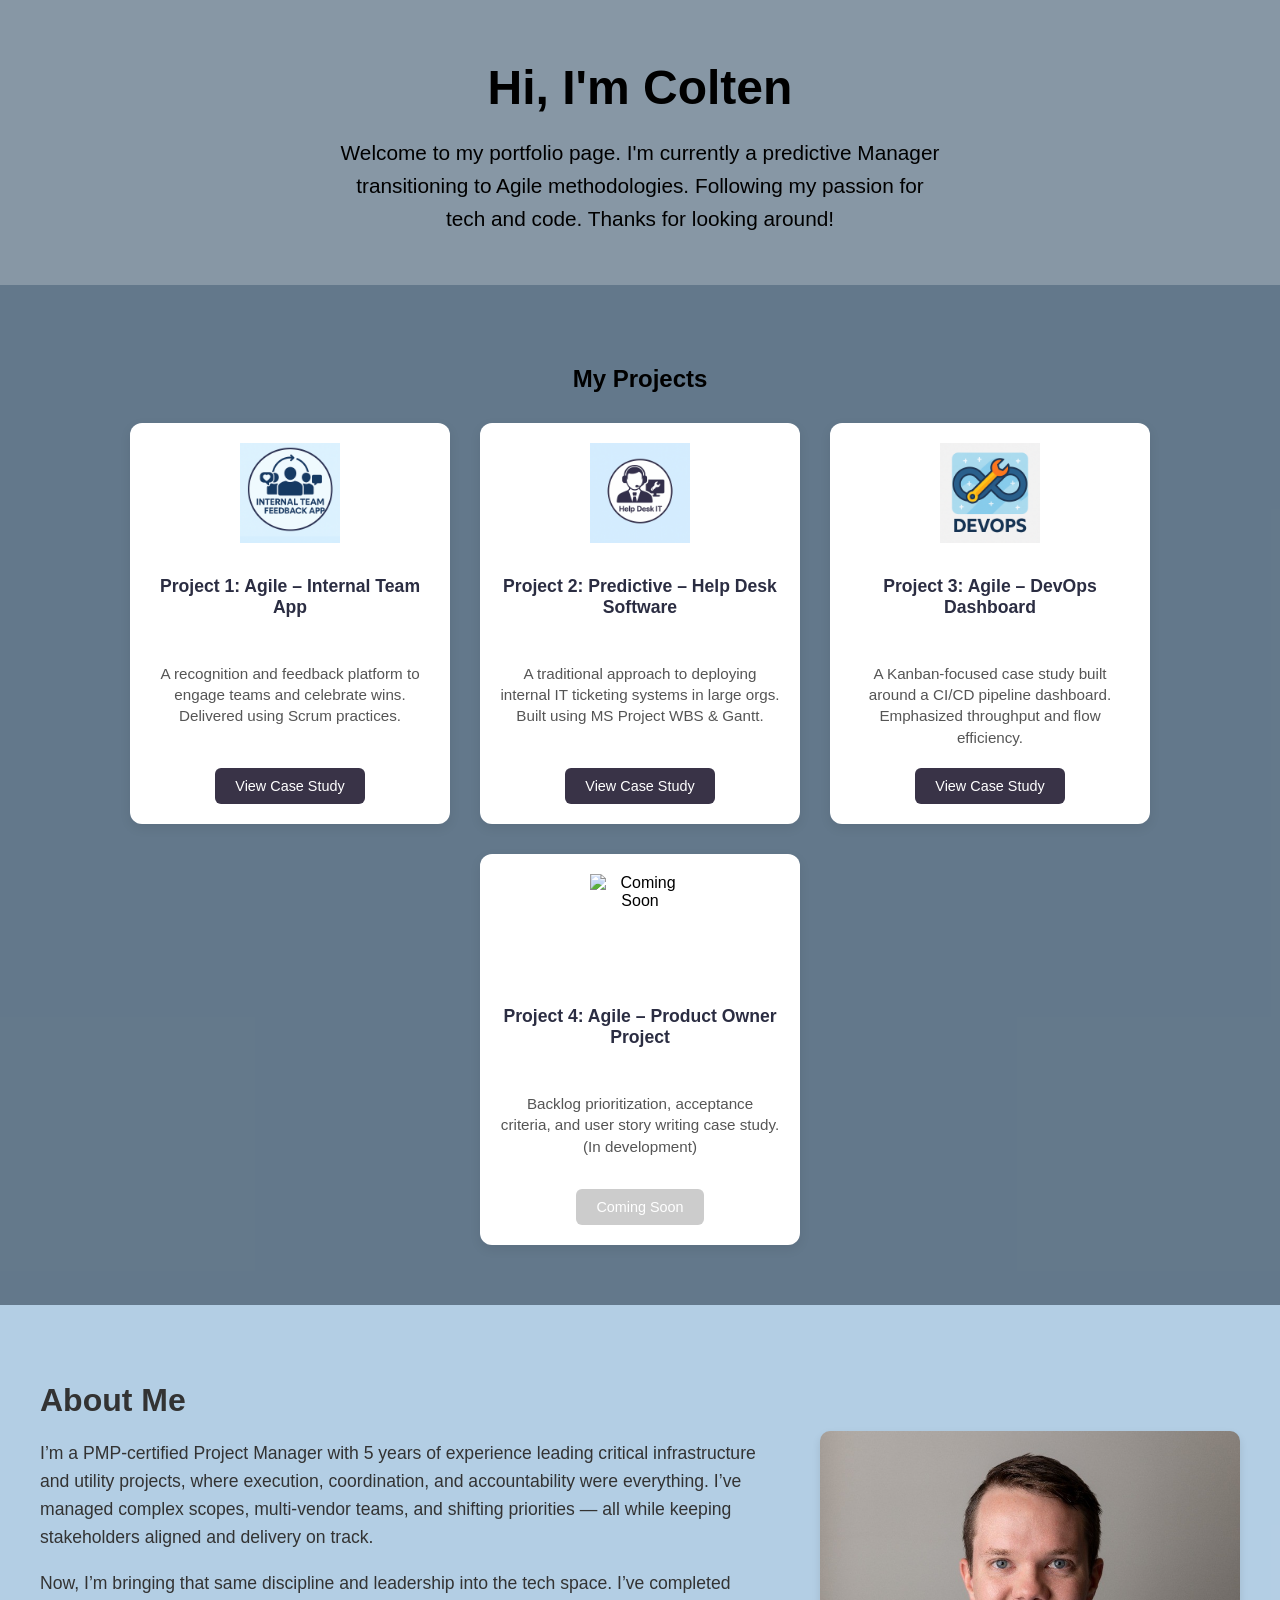
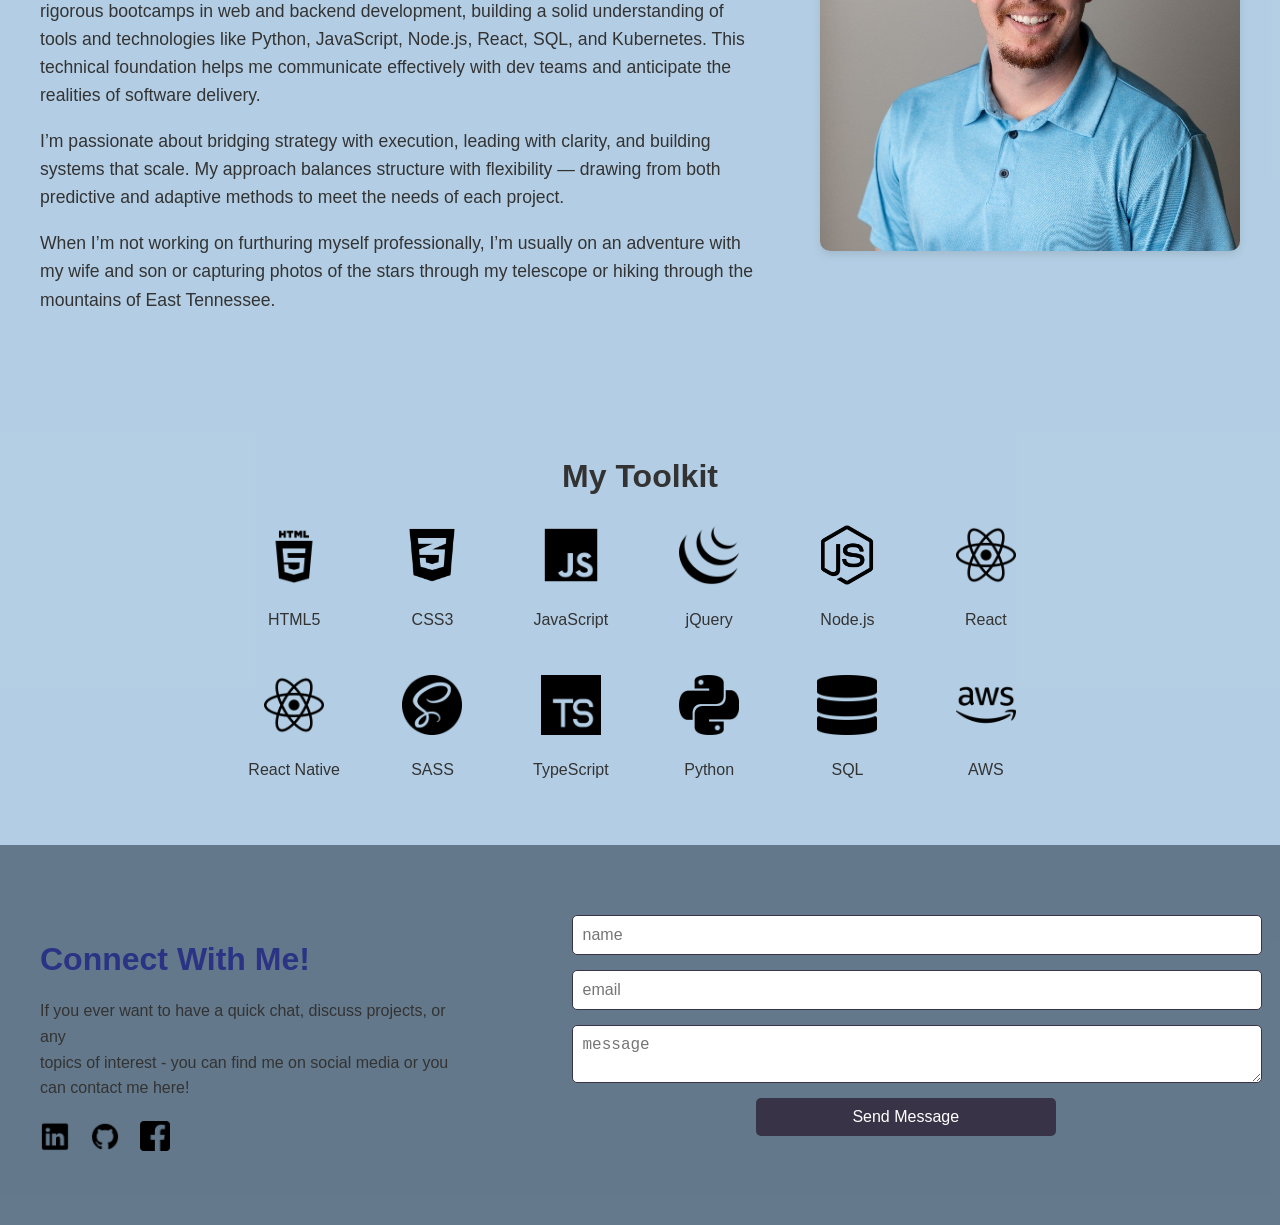
==== index.html @ c7f56e7a "CSS styling" ====
<!DOCTYPE html>
<html lang="en">
<head>
    <meta charset="UTF-8">
    <meta name="viewport" content="width=device-width, initial-scale=1.0">
    <link rel="stylesheet" href="style.css">
    <title>Portfolio</title>
</head>
<body>
    <header>
        <section class="hero">
            <div class="hero-content">
              <h1>Hi, I'm Colten</h1>
              <p>
                Welcome to my portfolio page. I'm currently a predictive Manager transitioning to Agile methodologies. Following my passion for tech and code. Thanks for looking around! 
              </p>
            </div>
          </section>
    </header>
    <main>
        <section id="projects" class="projects-section">
            <h2>My Projects</h2>
            <div class="project-grid">            
              
              <div class="project-card">
                <img src="static/project1.png" alt="Internal Team Feedback App" />
                <h3 class="project-title">Project 1: Agile – Internal Team App</h3>
                <p class="project-description">A recognition and feedback platform to engage teams and celebrate wins. Delivered using Scrum practices.</p>
                <a href="/projects/project1.html" class="btn project-button">View Case Study</a>
              </div>
          
              <div class="project-card">
                <img src="static/project2.png" alt="Help Desk Software" />
                <h3 class="project-title">Project 2: Predictive – Help Desk Software</h3>
                <p class="project-description">A traditional approach to deploying internal IT ticketing systems in large orgs. Built using MS Project WBS & Gantt.</p>
                <a href="/projects/project2.html" class="btn project-button">View Case Study</a>
              </div>
          
              <div class="project-card">
                <img src="static/project3.png" alt="DevOps Dashboard" />
                <h3 class="project-title">Project 3: Agile – DevOps Dashboard</h3>
                <p class="project-description">A Kanban-focused case study built around a CI/CD pipeline dashboard. Emphasized throughput and flow efficiency.</p>
                <a href="/projects/project3.html" class="btn project-button">View Case Study</a>
              </div>
          
              <div class="project-card">
                <img src="static/placeholder.png" alt="Coming Soon" />
                <h3 class="project-title">Project 4: Agile – Product Owner Project</h3>
                <p class="project-description">Backlog prioritization, acceptance criteria, and user story writing case study. (In development)</p>
                <span class="btn disabled project-button">Coming Soon</span>
              </div>

            </div>
          </section>                 
        <section id="about-me">
            <div class="about-container">
                <div class="about-text">
                    <h2>About Me</h2>
                    <p>
                      I’m a PMP-certified Project Manager with 5 years of experience leading critical infrastructure and utility projects, where execution, coordination, and accountability were everything. I’ve managed complex scopes, multi-vendor teams, and shifting priorities — all while keeping stakeholders aligned and delivery on track.
                    </p>
                    <p>
                      Now, I’m bringing that same discipline and leadership into the tech space. I’ve completed rigorous bootcamps in web and backend development, building a solid understanding of tools and technologies like Python, JavaScript, Node.js, React, SQL, and Kubernetes. This technical foundation helps me communicate effectively with dev teams and anticipate the realities of software delivery.
                    </p>
                    <p>
                      I’m passionate about bridging strategy with execution, leading with clarity, and building systems that scale. My approach balances structure with flexibility — drawing from both predictive and adaptive methods to meet the needs of each project.
                    </p>
                    <p>
                      When I’m not working on furthuring myself professionally, I’m usually on an adventure with my wife and son or capturing photos of the stars through my telescope or hiking through the mountains of East Tennessee.
                    </p>
                </div>
                <div class="about-photo">
                    <img src="static/me.jpeg" alt="Photo of Me">
                </div>
            </div>
        </section>
        <section id="my-toolkit">
            <h2>My Toolkit</h2>
            <div class="skills-grid">
                <div class="skill">
                    <img src="static/html5.png" alt="HTML5">
                    <p>HTML5</p>
                </div>
                <div class="skill">
                    <img src="static/css3.png" alt="CSS3">
                    <p>CSS3</p>
                </div>
                <div class="skill">
                    <img src="static/javascript.png" alt="JavaScript">
                    <p>JavaScript</p>
                </div>
                <div class="skill">
                    <img src="static/jquery.png" alt="jQuery">
                    <p>jQuery</p>
                </div>
                <div class="skill">
                    <img src="static/nodejs.png" alt="Node.js">
                    <p>Node.js</p>
                </div>
                <div class="skill">
                    <img src="static/react.png" alt="React">
                    <p>React</p>
                </div>
                <div class="skill">
                    <img src="static/react.png" alt="React Native">
                    <p>React Native</p>
                </div>
                <div class="skill">
                    <img src="static/sass.png" alt="SASS">
                    <p>SASS</p>
                </div>
                <div class="skill">
                    <img src="static/typescript.png" alt="TypeScript">
                    <p>TypeScript</p>
                </div>
                <div class="skill">
                    <img src="static/python.png" alt="Python">
                    <p>Python</p>
                </div>
                <div class="skill">
                    <img src="static/sql.webp" alt="SQL">
                    <p>SQL</p>
                </div>
                <div class="skill">
                    <img src="static/aws.png" alt="AWS">
                    <p>AWS</p>
                </div>
            </div>
        </section>
        <section id="contact-me">
            <div class="contact-container">
                <!-- Contact Info and Social Icons on the Left -->
                <div class="contact-info">
                    <h2>Connect With Me!</h2>
                    <p>If you ever want to have a quick chat, discuss projects, or any <br>topics of interest - 
                    you can find me on social media or you can contact me here!</p>
                    <div class="social-icons">
                        <a href="https://www.linkedin.com/in/colten-bayles001/" target="_blank">
                            <img src="static/linkedin.png" alt="LinkedIn">
                        </a>
                        <a href="https://github.com/davittio-l" target="_blank">
                            <img src="static/github.png" alt="GitHub">
                        </a>
                        <a href="https://www.facebook.com/colten.bayles/" target="_blank">
                            <img src="static/facebook.png" alt="Facebook">
                        </a>
                    </div>
                </div>
                <!-- Form on the Right -->
                <div class="contact-form">
                    <form id="contact-form" method="POST" action="http://localhost:3000/send-message">
                        <input type="text" name="name" placeholder="name" required>
                        <input type="email" name="email" placeholder="email" required>
                        <textarea name="message" placeholder="message" required></textarea>
                        <button type="submit">Send Message</button>
                    </form>
                </div>
            </div>
        </section>
        
        
    </main>
<script src="script.js"></script>
</body>
</html>
---- style.css ----
body {
  background-color: rgba(85, 108, 128, 0.7);
  font-family: "Franklin Gothic Medium", "Arial Narrow", Arial, sans-serif;
  margin: 0;
  padding: 0;
  display: flex;
  flex-direction: column;
  align-items: center;
}

.hero {
  display: flex;
  justify-content: center;
  align-items: center;
  min-height: 20vh;
  text-align: center;
  padding: 20px 20px;
}

.hero-content {
  max-width: 600px;
}

.hero h1 {
  font-size: 3rem;
  margin-bottom: 20px;
  color: #000000;
}

.hero p {
  font-size: 1.3rem;
  color: #000000;
  margin-bottom: 30px;
  line-height: 1.6;
}

.cta-button {
  display: inline-block;
  padding: 12px 24px;
  background-color: #3949ab;
  color: white;
  border-radius: 8px;
  font-weight: bold;
  text-decoration: none;
  transition: background-color 0.3s ease;
}

.cta-button:hover {
  background-color: #2e3d89;
}

.projects-section {
  padding: 60px 20px;
  text-align: center;
  background-color: rgba(85, 108, 128, 0.7);
}

.project-grid {
  display: flex;
  flex-wrap: wrap;
  justify-content: center;
  gap: 30px;
  margin-top: 30px;
}

.project-card {
  background: white;
  border-radius: 12px;
  padding: 20px;
  width: 280px;
  box-shadow: 0 4px 12px rgba(0, 0, 0, 0.08);
  transition: transform 0.3s ease;
  display: flex;
  flex-direction: column;
  align-items: center;
}

.project-card:hover {
  transform: translateY(-5px);
}

.project-card img {
  width: 100px;
  height: 100px;
  object-fit: contain;
  margin-bottom: 15px;
}

.project-title {
  min-height: 3.5em;
  margin-bottom: 10px;
}

.project-description {
  min-height: 5em;
  margin-bottom: 20px;
}

.project-button {
  margin-top: auto;
}

.project-card h3 {
  font-size: 1.1rem;
  margin-bottom: 10px;
  color: #2b2d42;
}

.project-card p {
  font-size: 0.95rem;
  color: #555;
  margin-bottom: 20px;
  line-height: 1.4;
}

.btn {
  padding: 10px 20px;
  background-color: #393347;
  color: white;
  text-decoration: none;
  border-radius: 6px;
  font-size: 0.9rem;
  transition: background-color 0.3s ease;
}

.btn:hover {
  background-color: #282338;
}

.btn.disabled {
  background-color: #ccc;
  cursor: not-allowed;
}

#about-me {
  padding: 50px 20px;
  background-color: rgba(199, 229, 255, 0.7);
}

.about-container {
  display: flex;
  align-items: center;
  justify-content: space-between;
  max-width: 1200px;
  margin: 0 auto;
}

.about-text {
  max-width: 60%;
}

.about-text h2 {
  font-size: 2rem;
  margin-bottom: 20px;
  color: #333;
}

.about-text p {
  font-size: 1.1rem;
  line-height: 1.6;
  color: #333;
}

.about-photo {
  max-width: 35%;
  padding-left: 20px;
}

.about-photo img {
  width: 100%;
  border-radius: 10px;
  box-shadow: 0 4px 8px rgba(0, 0, 0, 0.1);
}

#my-toolkit {
  padding: 50px 20px;
  text-align: center;
  background-color: rgba(199, 229, 255, 0.7);
}

#my-toolkit h2 {
  font-size: 2rem;
  color: #333;
  margin-bottom: 30px;
}

.skills-grid {
  display: grid;
  grid-template-columns: repeat(auto-fit, minmax(100px, 1fr));
  gap: 30px;
  max-width: 800px;
  margin: 0 auto;
}

.skill {
  display: flex;
  flex-direction: column;
  align-items: center;
  justify-content: center;
}

.skill img {
  width: 60px;
  height: 60px;
  margin-bottom: 10px;
}

.skill p {
  font-size: 1rem;
  color: #333;
}

#contact-me {
  padding: 50px 20px;
  background-color: rgba(85, 108, 128, 0.7);
  color: #333;
  display: flex;
  justify-content: center;
  align-items: center;
  height: auto;
}

.contact-container {
  display: flex;
  /* flex-direction: column; */
  justify-content: space-between;
  align-items: flex-start;
  max-width: 1200px;
  width: 100%;
  margin: 0 auto;
  padding: 20px;
  gap: 40px;
}

.contact-info {
  flex: 1;
  /* max-width: 50%; */
  padding-right: 40px;
  /* margin-bottom: 20px; */
}

.contact-info h2 {
  font-size: 2rem;
  color: #2a3384;
  margin-bottom: 20px;
}

.contact-info p {
  font-size: 1rem;
  line-height: 1.6;
  margin-bottom: 20px;
}

.social-icons {
  display: flex;
  gap: 20px;
  /* justify-content: center; */
  /* margin-bottom: 20px; */
}

.social-icons img {
  /* display: flex;
  gap: 15px; */
  width: 30px;
  height: 30px;
  transition: transform 0.3s ease;
}

.social-icons img:hover {
  transform: scale(1.1);
}

.contact-form {
  flex-grow: 1;
  /* max-width: 40%; */
  margin-left: 20px;
}

.contact-form form {
  display: flex;
  flex-direction: column;
  gap: 15px;
}

.contact-form input,
.contact-form textarea {
  width: 100%;
  padding: 10px;
  border: 1px solid #393347;
  border-radius: 5px;
  font-size: 1rem;
}

.contact-form button {
  padding: 10px 15px;
  background-color: #393347;
  color: rgb(255, 255, 255);
  border: none;
  border-radius: 5px;
  font-size: 1rem;
  cursor: pointer;
  transition: background-color 0.3s ease;
  text-align: center;
  width: 100%;
  max-width: 300px;
  margin: 0 auto;
}

.contact-form button:hover {
  background-color: #29275b;
}

/* Mobile Styles */
@media screen and (max-width: 768px) {
  body {
    padding: 10px;
    display: block;
  }

  header .intro {
    margin-top: 20px;
  }

  .about-contrainer {
    flex-direction: column;
    align-items: center;
  }

  .about-text,
  .about-photo {
    max-width: 100%;
    text-align: center;
    padding: 0;
  }

  .project-grid {
    grid-template-columns: 1fr;
  }

  .contact-container {
    flex-direction: column;
    align-items: center;
  }

  .contact-form {
    margin-left: center;
    margin-bottom: 20px;
  }

  .skills-grid {
    grid-template-columns: repeat(2, 1fr);
  }

  .social-icons {
    justify-content: center;
    gap: 10px;
  }

  .contact-form input,
  .contact-form textarea {
    font-size: 1rem;
    padding: 10px;
  }

  .contact-form button {
    font-size: 1rem;
    padding: 10px;
    width: 100%;
    max-width: 100%;
  }
}

/* For smaller phones... */
@media screen and (max-width: 480px) {
  .skills-grid {
    grid-template-columns: 1fr;
  }

  .contact-container {
    padding: 0 10px;
  }

  .about-photo img {
    width: 80%;
  }
}
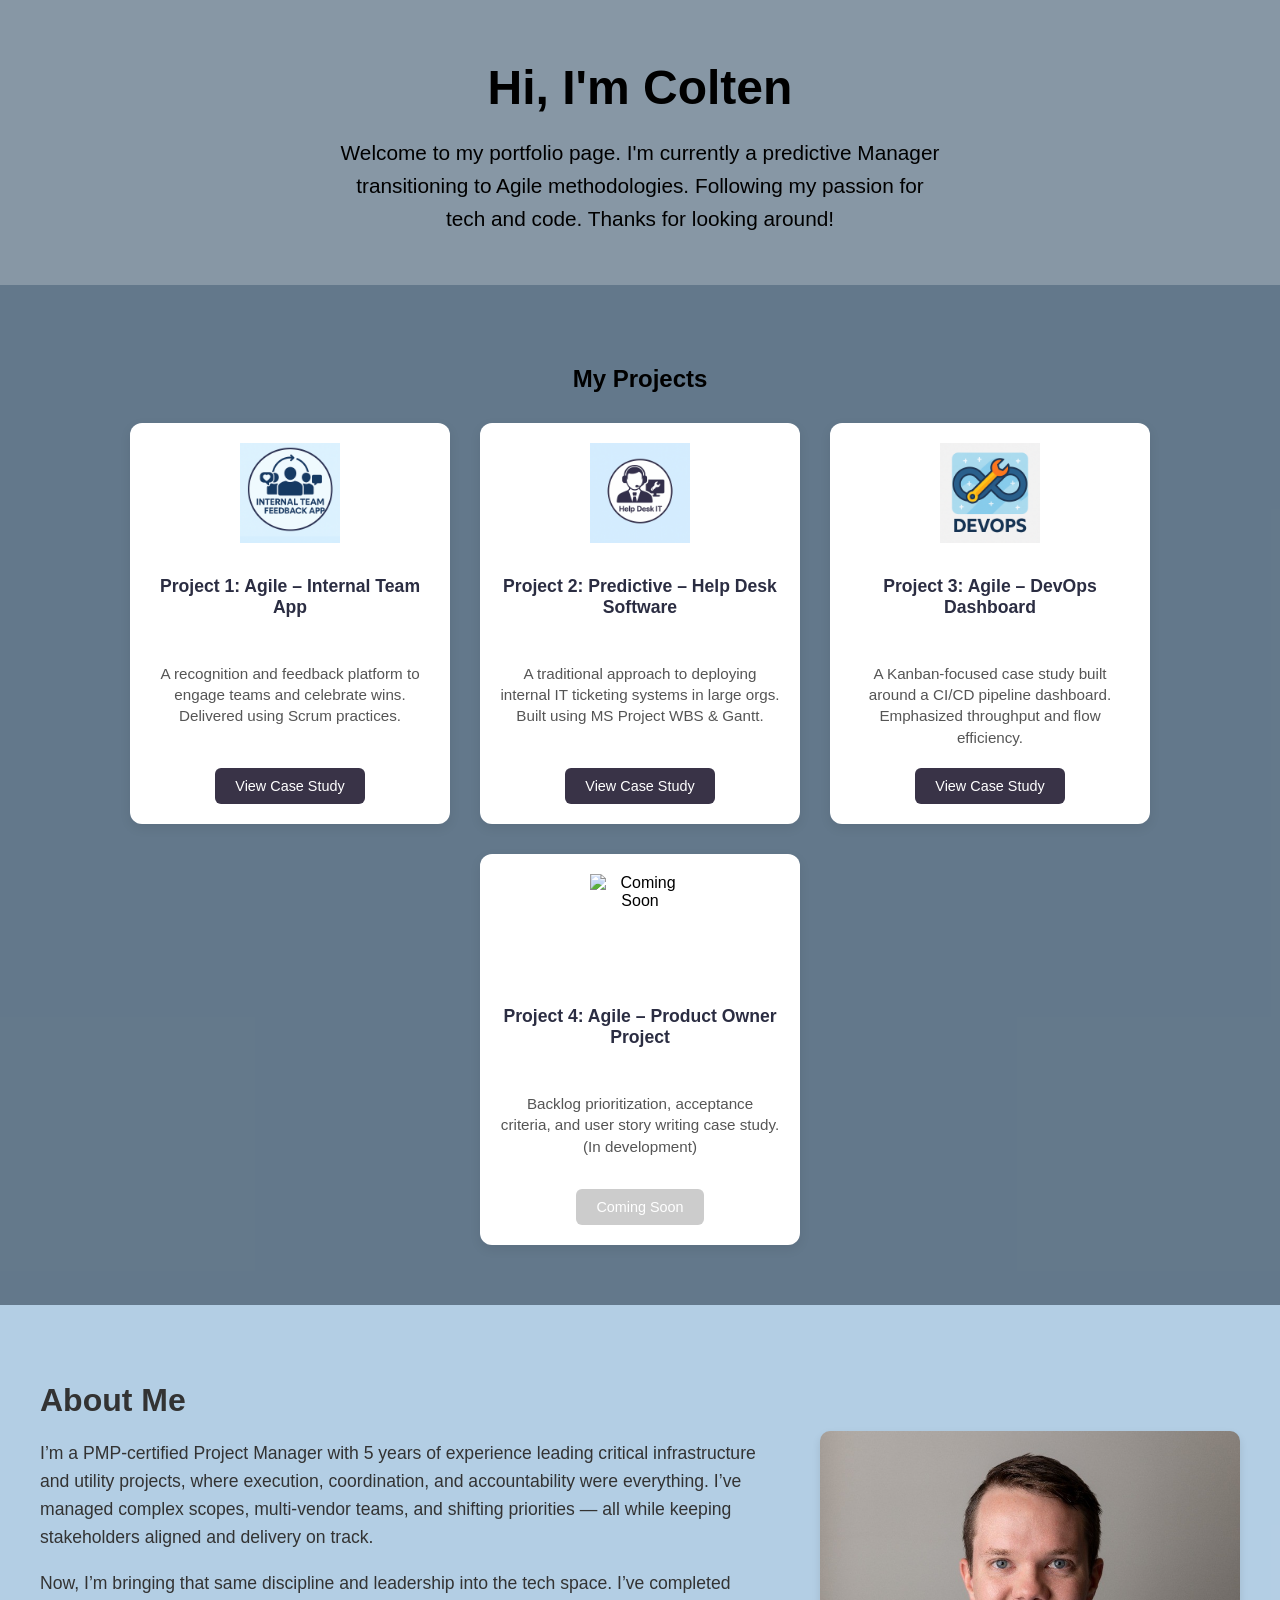
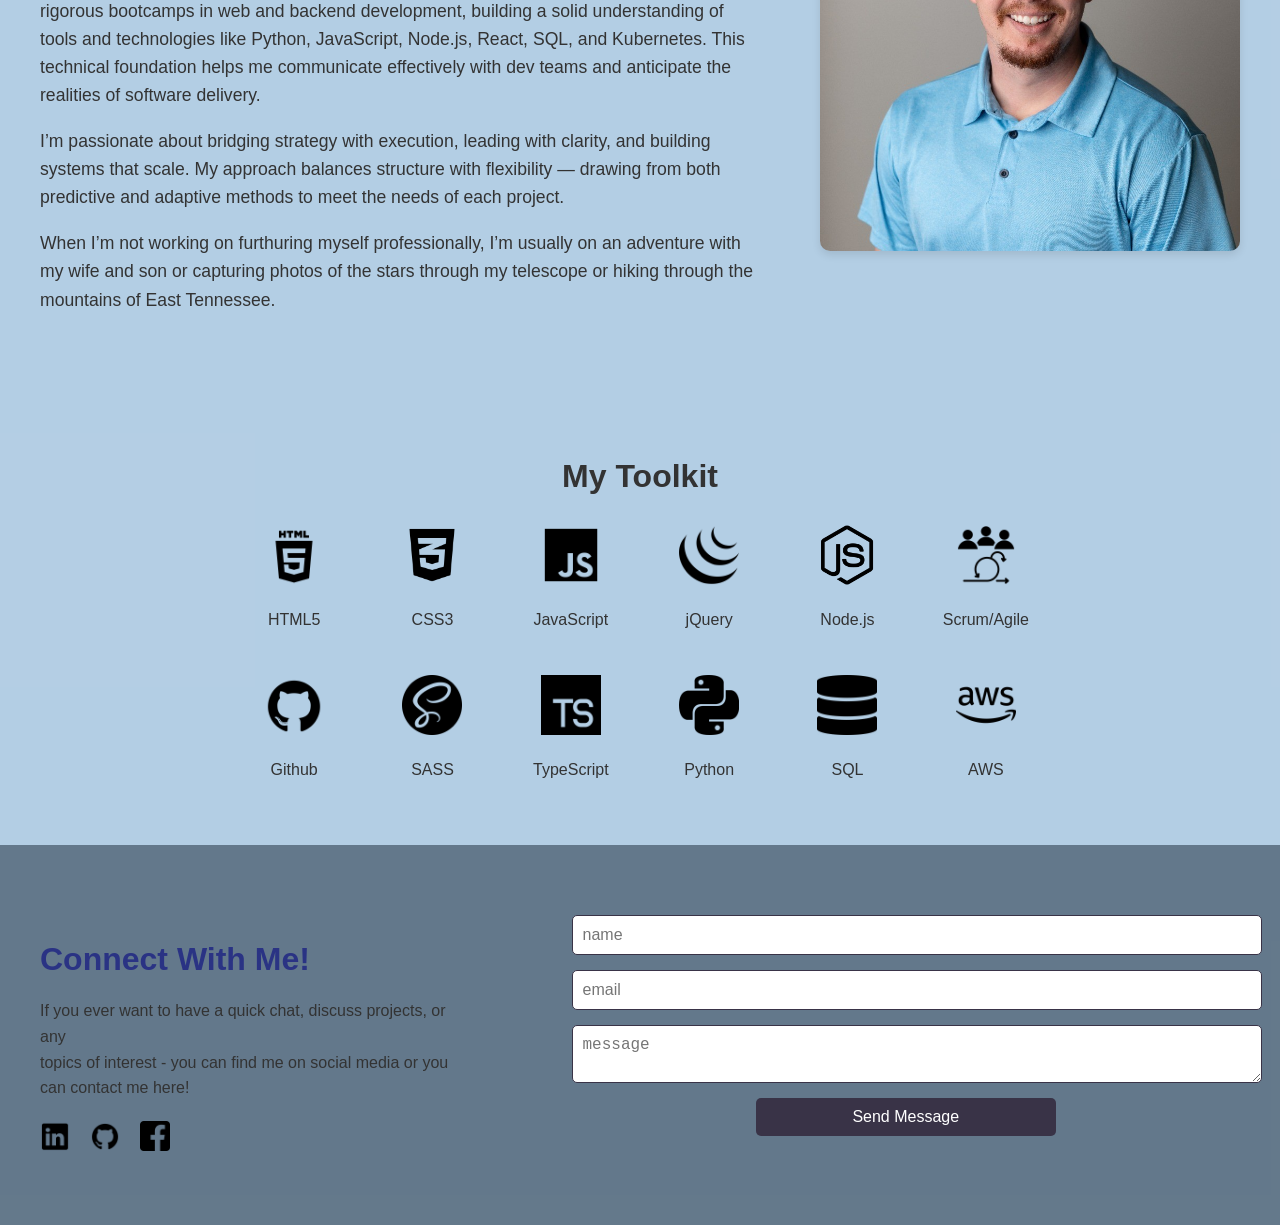
==== commit 6ed1ef4b: "edited toolkit" ====
--- a/index.html
+++ b/index.html
@@ -98,12 +98,12 @@
                     <p>Node.js</p>
                 </div>
                 <div class="skill">
-                    <img src="static/react.png" alt="React">
-                    <p>React</p>
+                    <img src="static/scrum.png" alt="Scrum/Agile">
+                    <p>Scrum/Agile</p>
                 </div>
                 <div class="skill">
-                    <img src="static/react.png" alt="React Native">
-                    <p>React Native</p>
+                    <img src="static/github.png" alt="Github">
+                    <p>Github</p>
                 </div>
                 <div class="skill">
                     <img src="static/sass.png" alt="SASS">
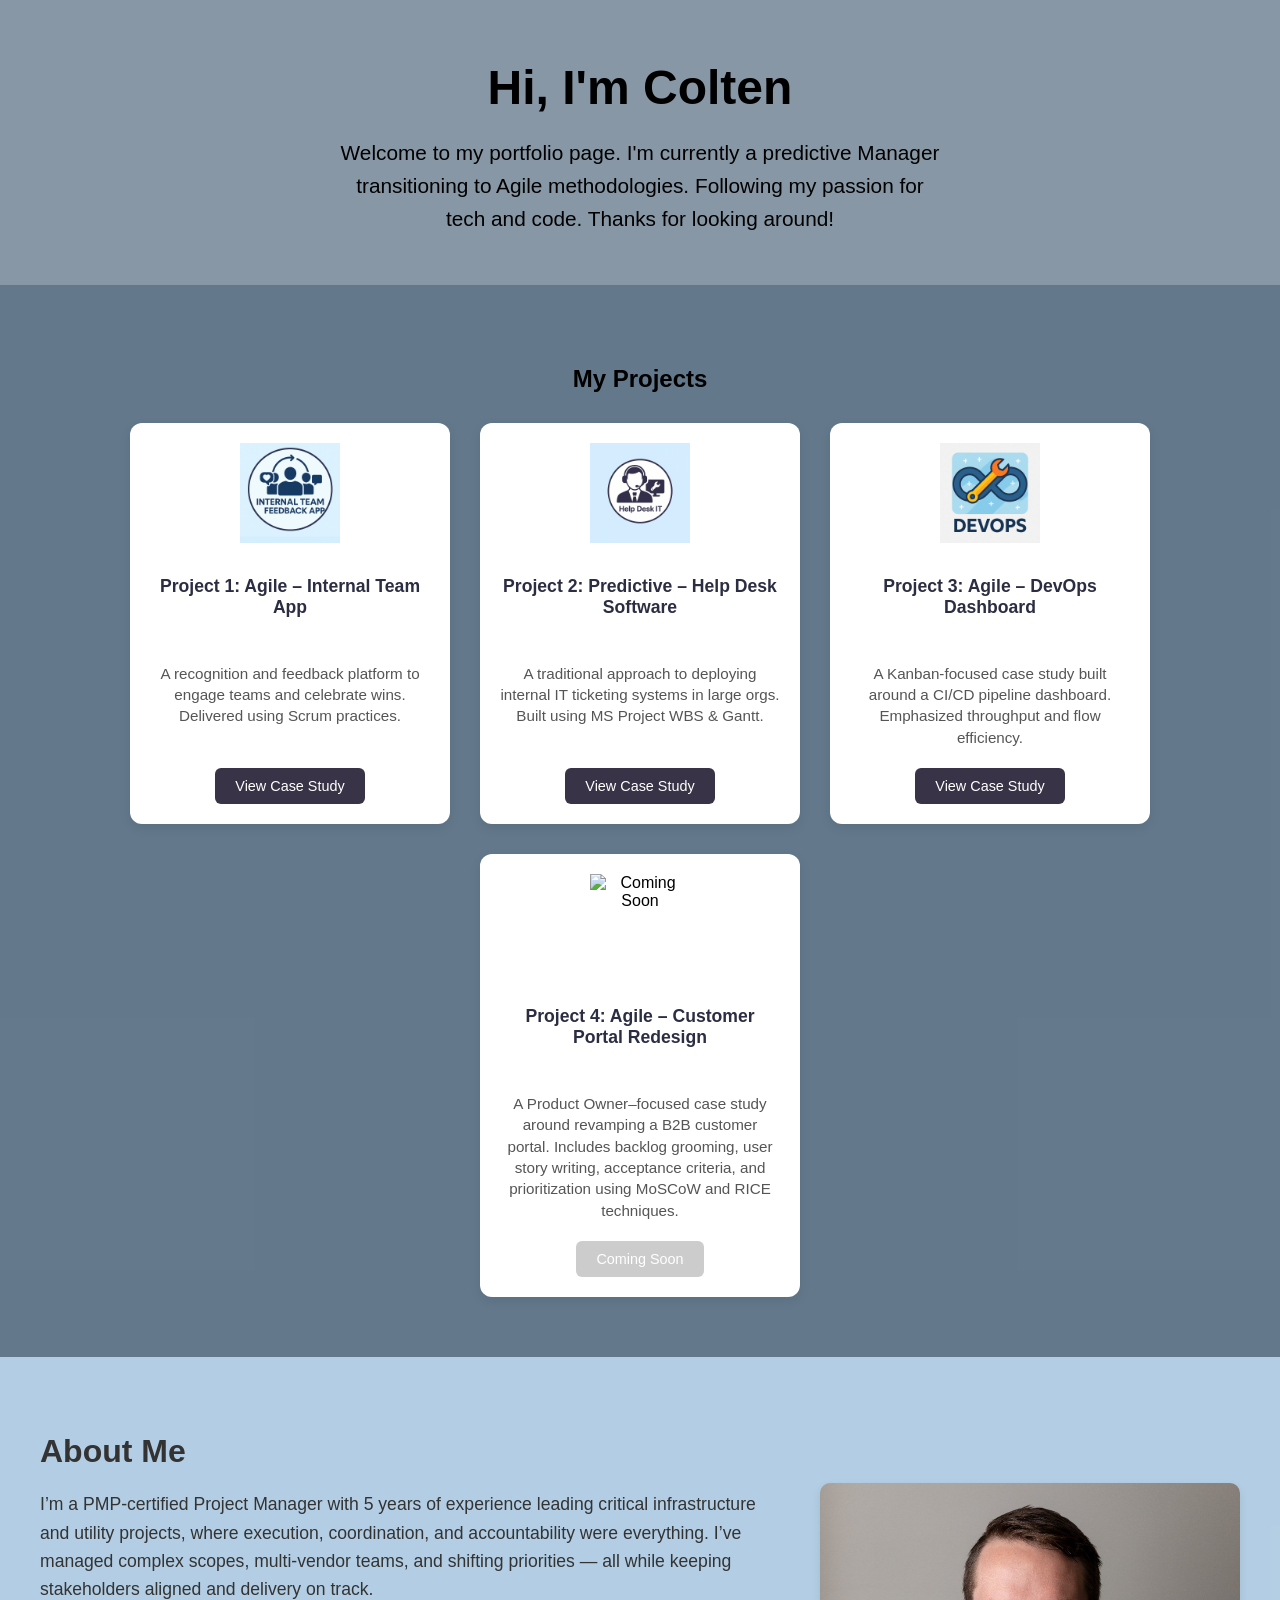
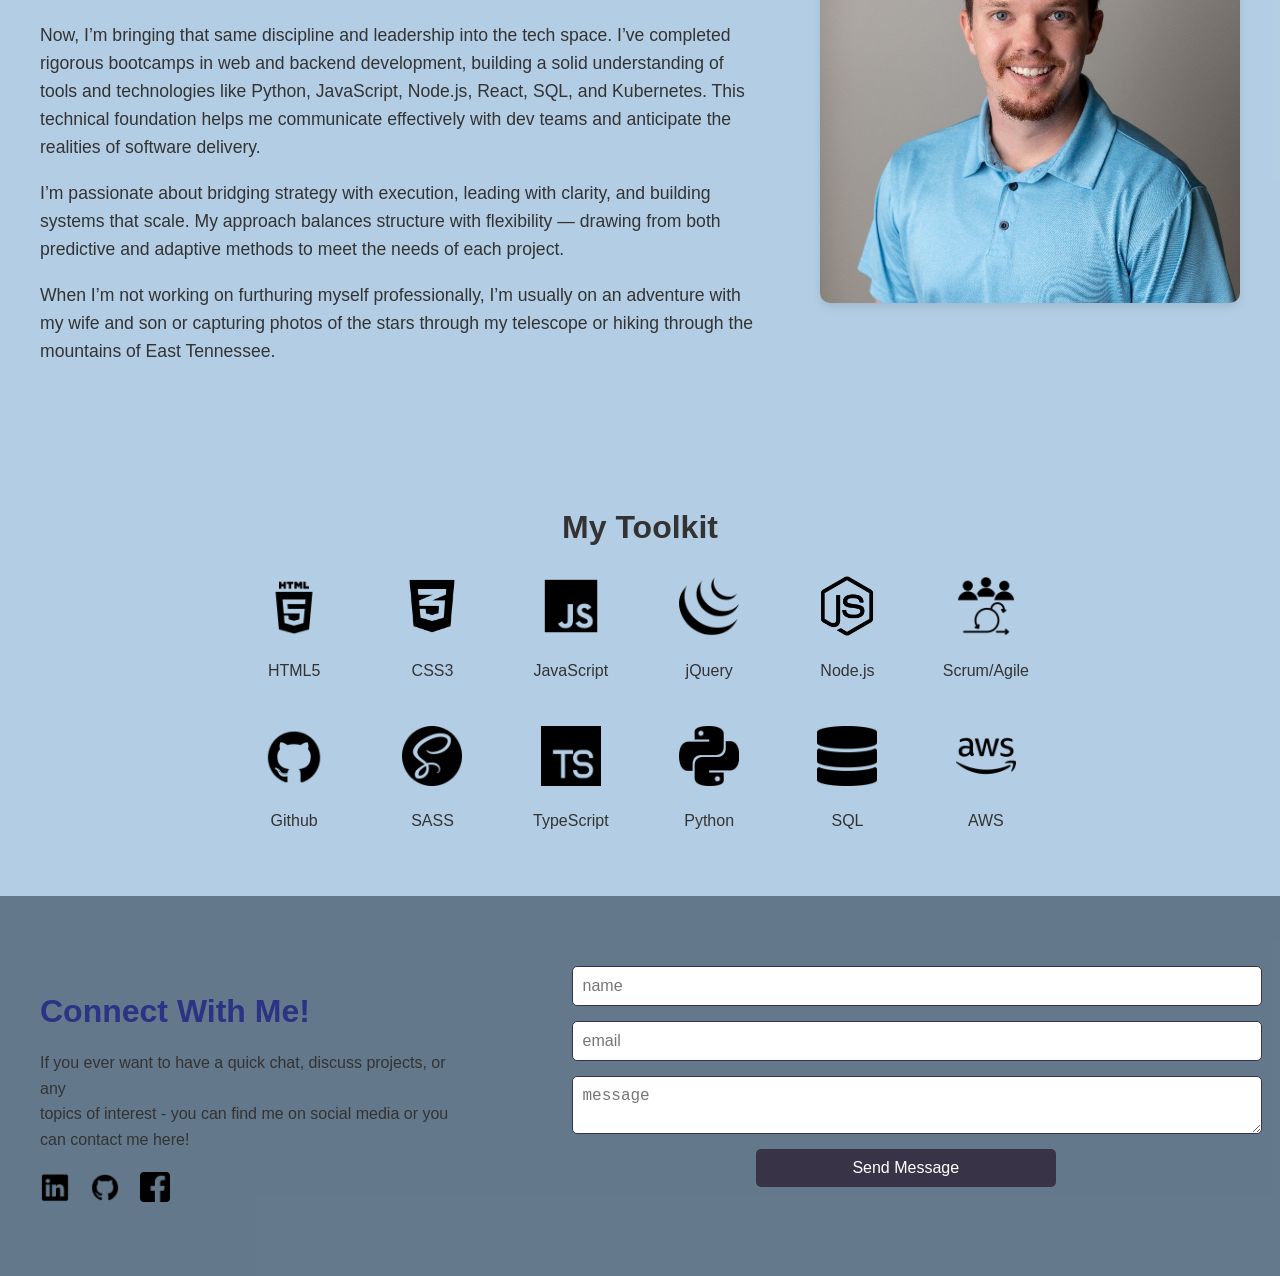
==== commit 06462943: "cleaned up p3 css" ====
--- a/index.html
+++ b/index.html
@@ -45,8 +45,8 @@
           
               <div class="project-card">
                 <img src="static/placeholder.png" alt="Coming Soon" />
-                <h3 class="project-title">Project 4: Agile – Product Owner Project</h3>
-                <p class="project-description">Backlog prioritization, acceptance criteria, and user story writing case study. (In development)</p>
+                <h3 class="project-title">Project 4: Agile – Customer Portal Redesign</h3>
+                <p class="project-description">A Product Owner–focused case study around revamping a B2B customer portal. Includes backlog grooming, user story writing, acceptance criteria, and prioritization using MoSCoW and RICE techniques.</p>
                 <span class="btn disabled project-button">Coming Soon</span>
               </div>
 
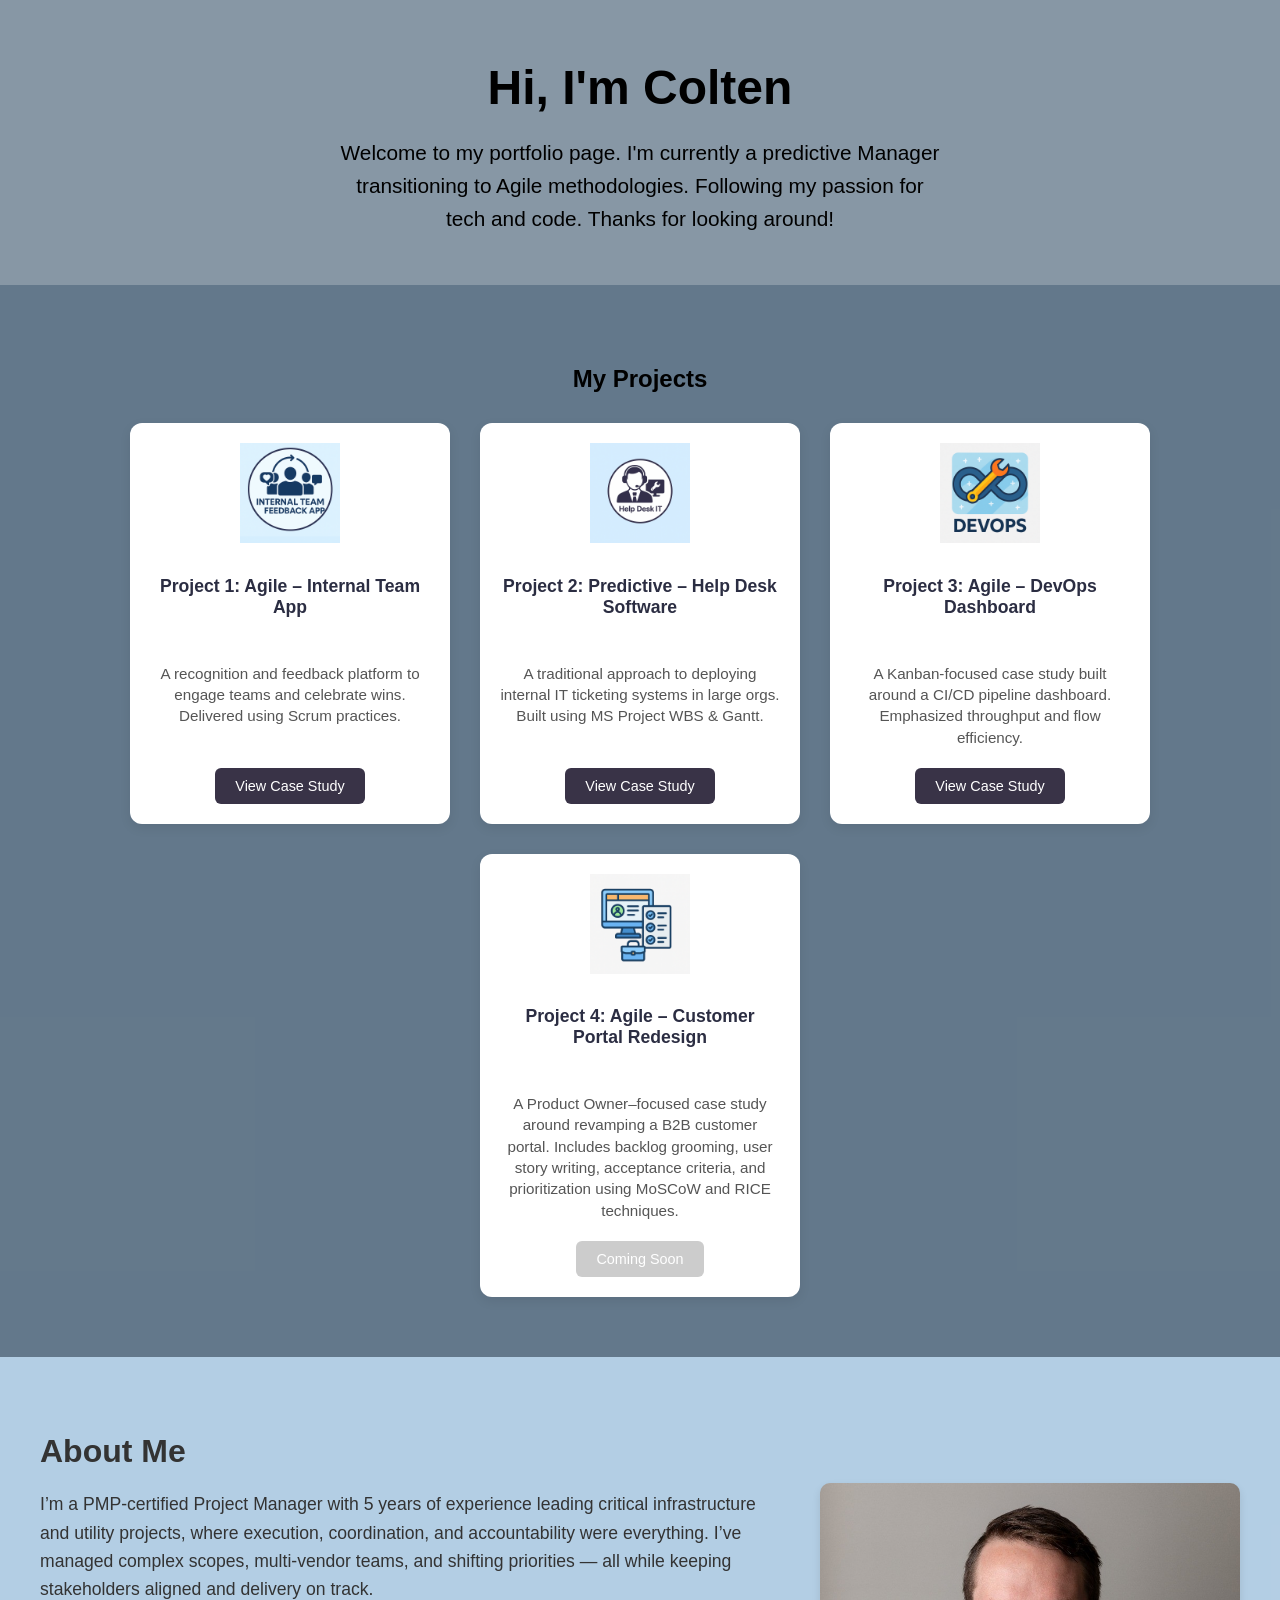
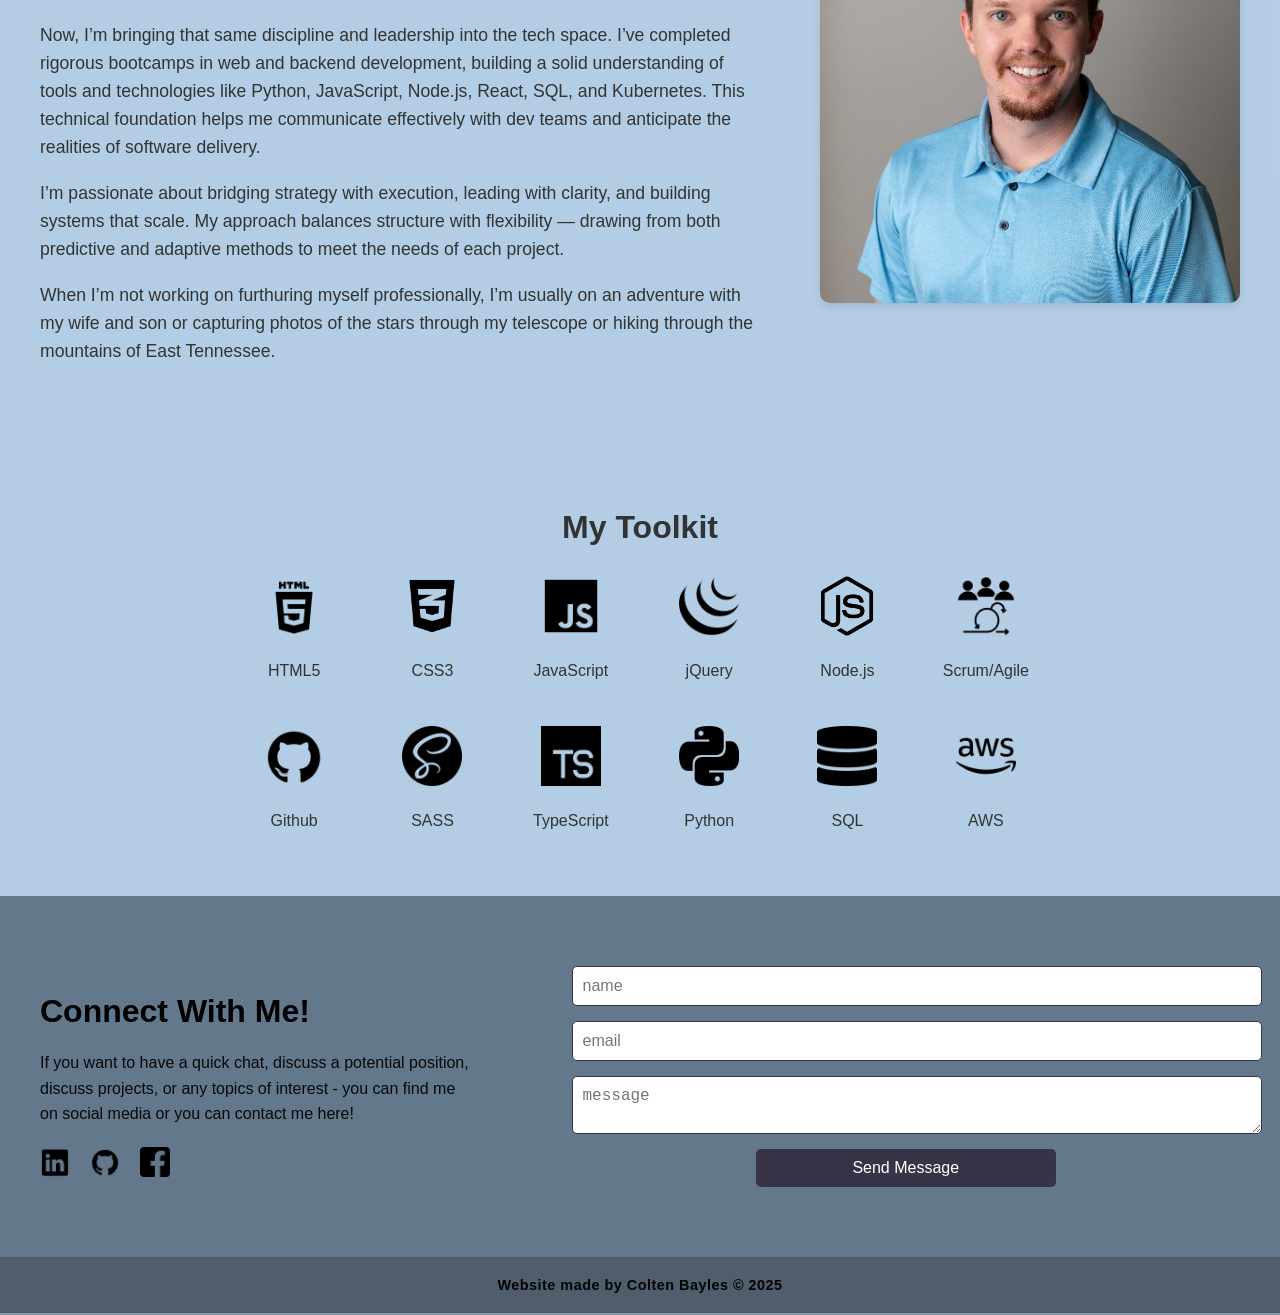
==== commit 7586b719: "fine tuned css colors - added footer" ====
--- a/index.html
+++ b/index.html
@@ -44,7 +44,7 @@
               </div>
           
               <div class="project-card">
-                <img src="static/placeholder.png" alt="Coming Soon" />
+                <img src="static/project4.png" alt="Coming Soon" />
                 <h3 class="project-title">Project 4: Agile – Customer Portal Redesign</h3>
                 <p class="project-description">A Product Owner–focused case study around revamping a B2B customer portal. Includes backlog grooming, user story writing, acceptance criteria, and prioritization using MoSCoW and RICE techniques.</p>
                 <span class="btn disabled project-button">Coming Soon</span>
@@ -132,7 +132,7 @@
                 <!-- Contact Info and Social Icons on the Left -->
                 <div class="contact-info">
                     <h2>Connect With Me!</h2>
-                    <p>If you ever want to have a quick chat, discuss projects, or any <br>topics of interest - 
+                    <p>If you want to have a quick chat, discuss a potential position, discuss projects, or any topics of interest - 
                     you can find me on social media or you can contact me here!</p>
                     <div class="social-icons">
                         <a href="https://www.linkedin.com/in/colten-bayles001/" target="_blank">
@@ -157,8 +157,11 @@
                 </div>
             </div>
         </section>
-        
-        
+    
+    <footer class="site-footer">
+        <p><b>Website made by Colten Bayles &copy; 2025</b></p>
+    </footer>
+          
     </main>
 <script src="script.js"></script>
 </body>
--- a/style.css
+++ b/style.css
@@ -213,7 +213,7 @@
 #contact-me {
   padding: 50px 20px;
   background-color: rgba(85, 108, 128, 0.7);
-  color: #333;
+  color: #080808;
   display: flex;
   justify-content: center;
   align-items: center;
@@ -241,7 +241,7 @@
 
 .contact-info h2 {
   font-size: 2rem;
-  color: #2a3384;
+  color: #000000;
   margin-bottom: 20px;
 }
 
@@ -384,3 +384,16 @@
     width: 80%;
   }
 }
+
+.site-footer {
+  background-color: rgba(56, 70, 82, 0.7);
+  color: #030303;
+  text-align: center;
+  padding: 20px 0;
+  font-size: 0.9rem;
+  letter-spacing: 0.5px;
+}
+
+.site-footer p {
+  margin: 0;
+}
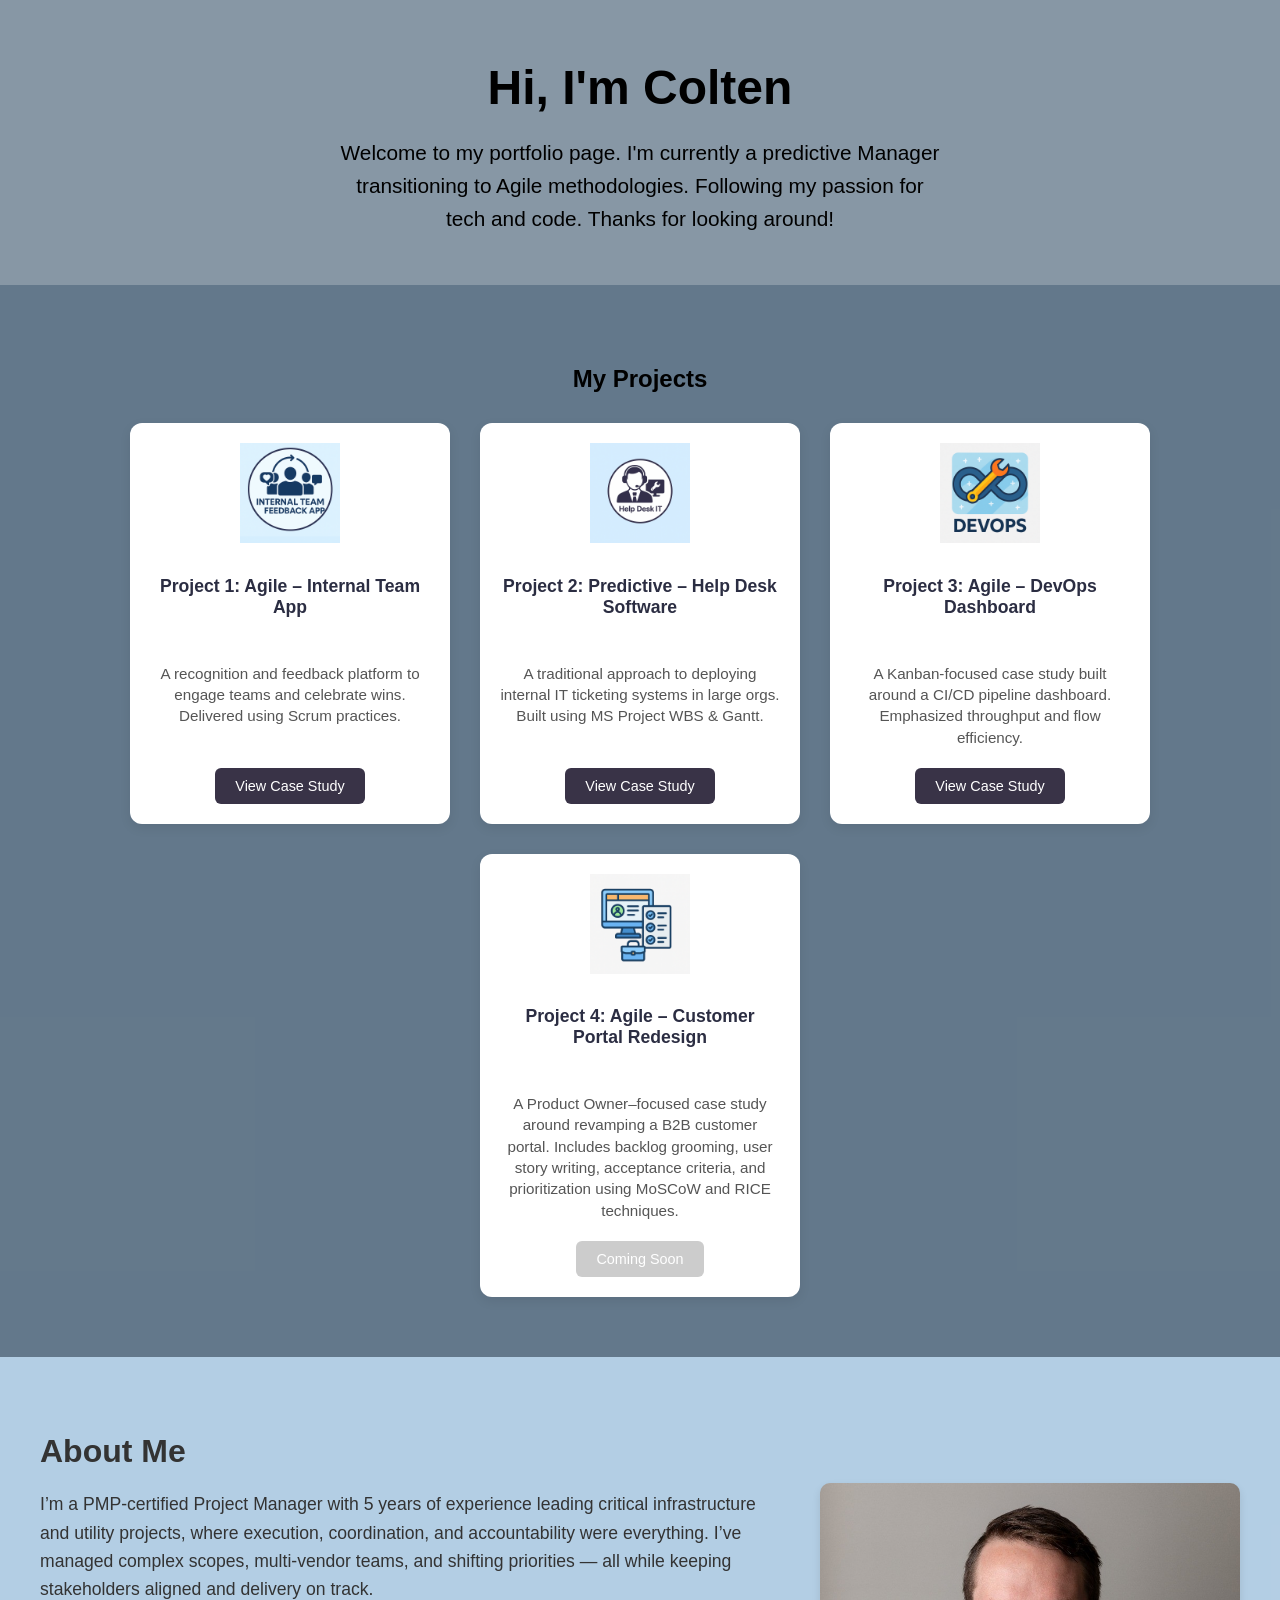
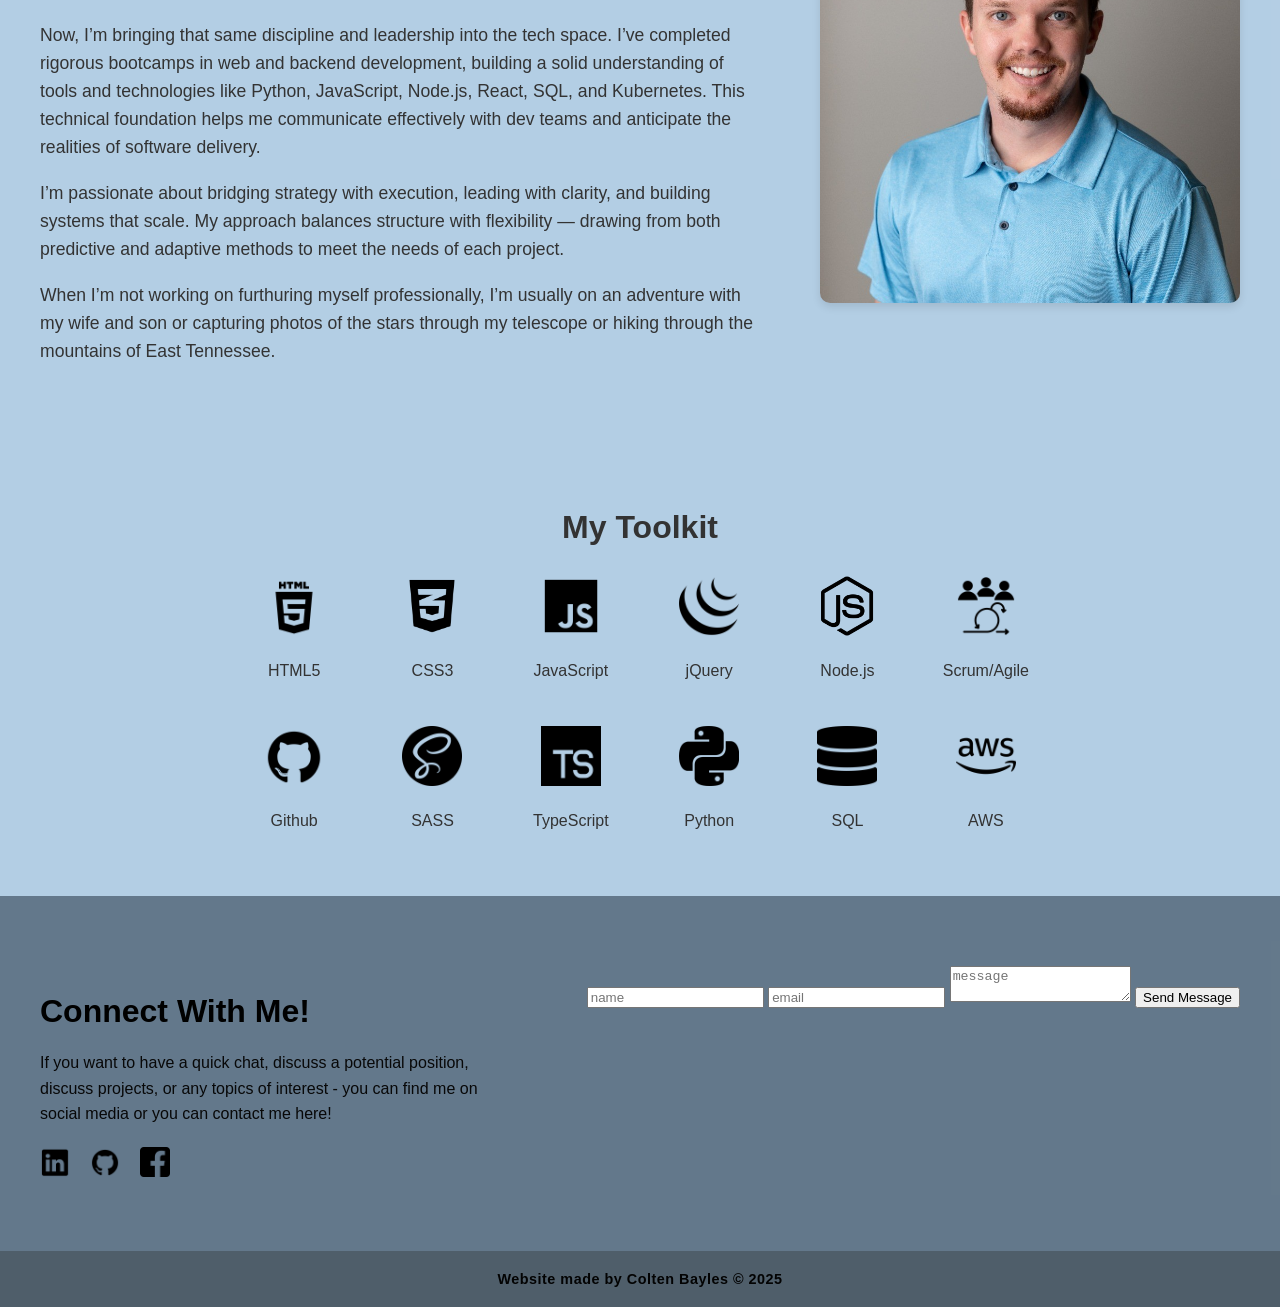
==== commit be756094: "updated contact form" ====
--- a/index.html
+++ b/index.html
@@ -147,14 +147,12 @@
                     </div>
                 </div>
                 <!-- Form on the Right -->
-                <div class="contact-form">
-                    <form id="contact-form" method="POST" action="http://localhost:3000/send-message">
-                        <input type="text" name="name" placeholder="name" required>
-                        <input type="email" name="email" placeholder="email" required>
-                        <textarea name="message" placeholder="message" required></textarea>
-                        <button type="submit">Send Message</button>
-                    </form>
-                </div>
+                <form id="contact-form">
+                    <input type="text" name="name" placeholder="name" required>
+                    <input type="email" name="email" placeholder="email" required>
+                    <textarea name="message" placeholder="message" required></textarea>
+                    <button type="submit">Send Message</button>
+                  </form>                  
             </div>
         </section>
     
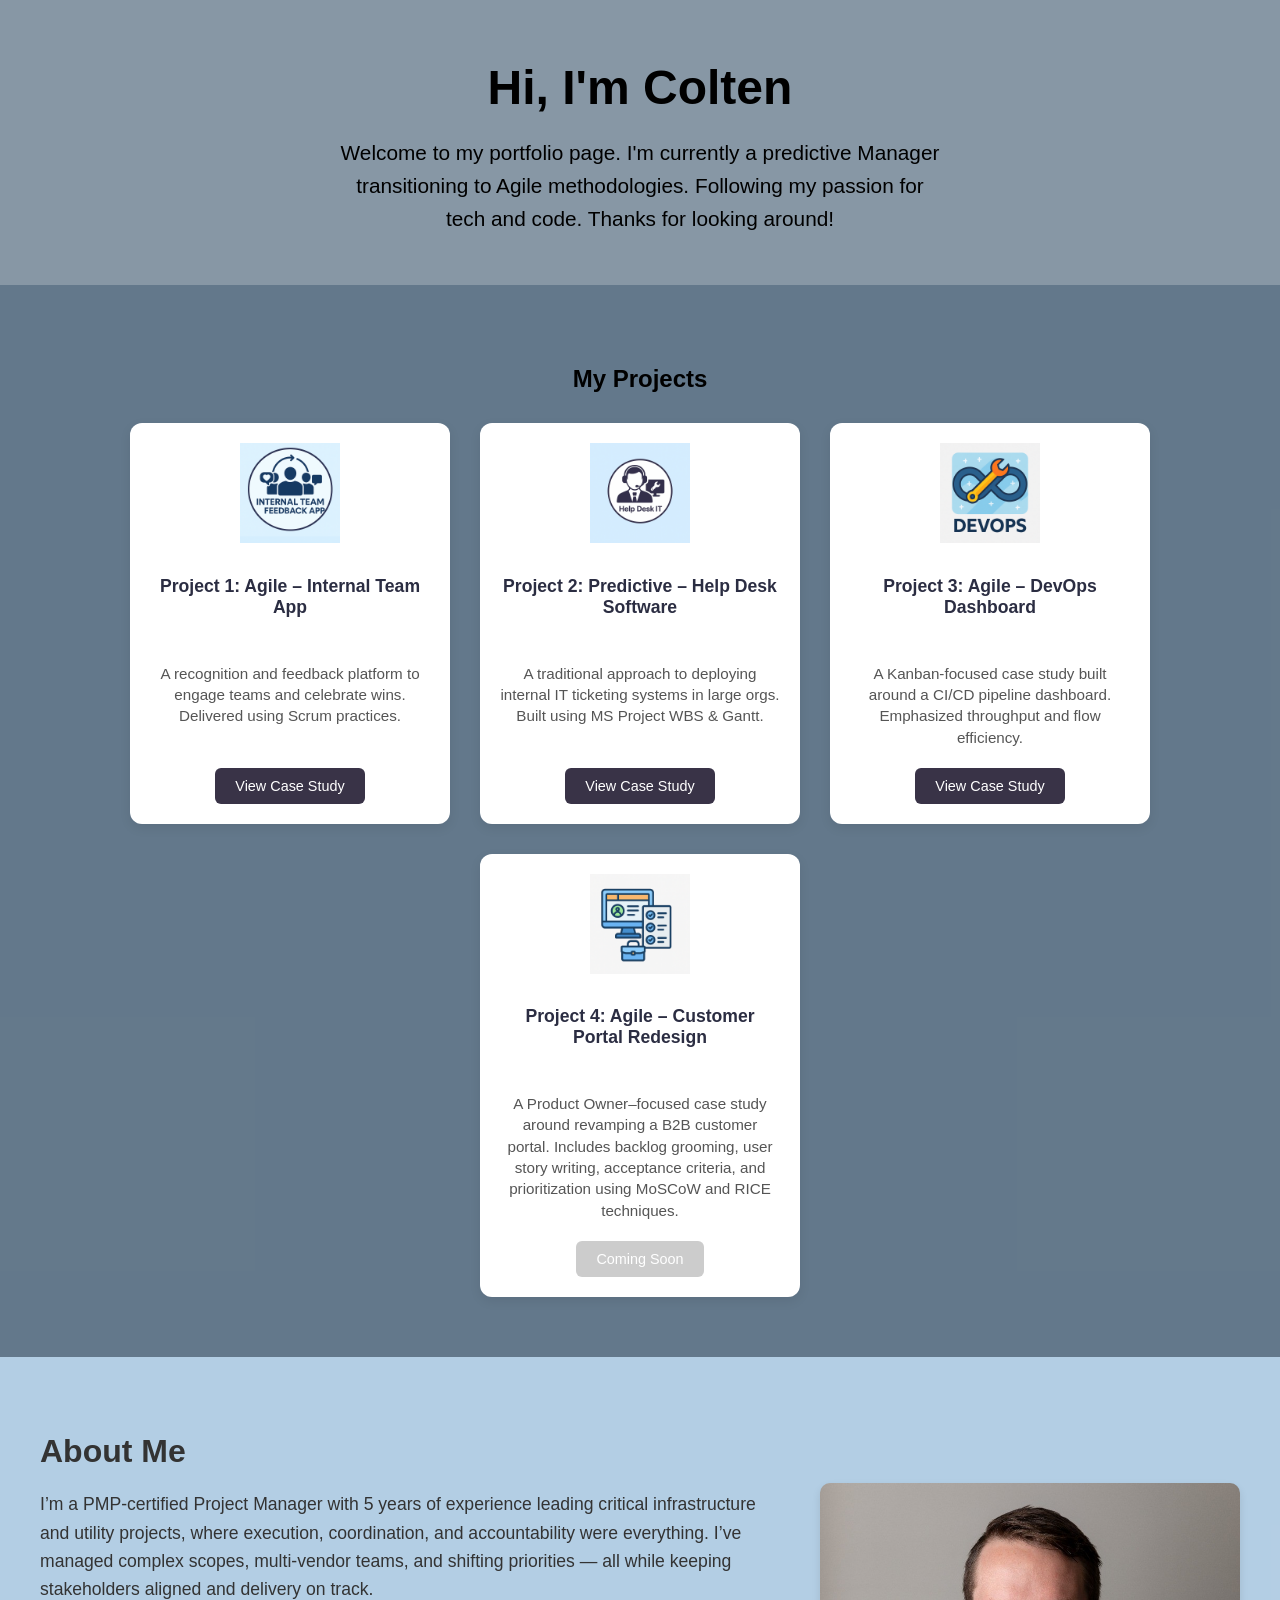
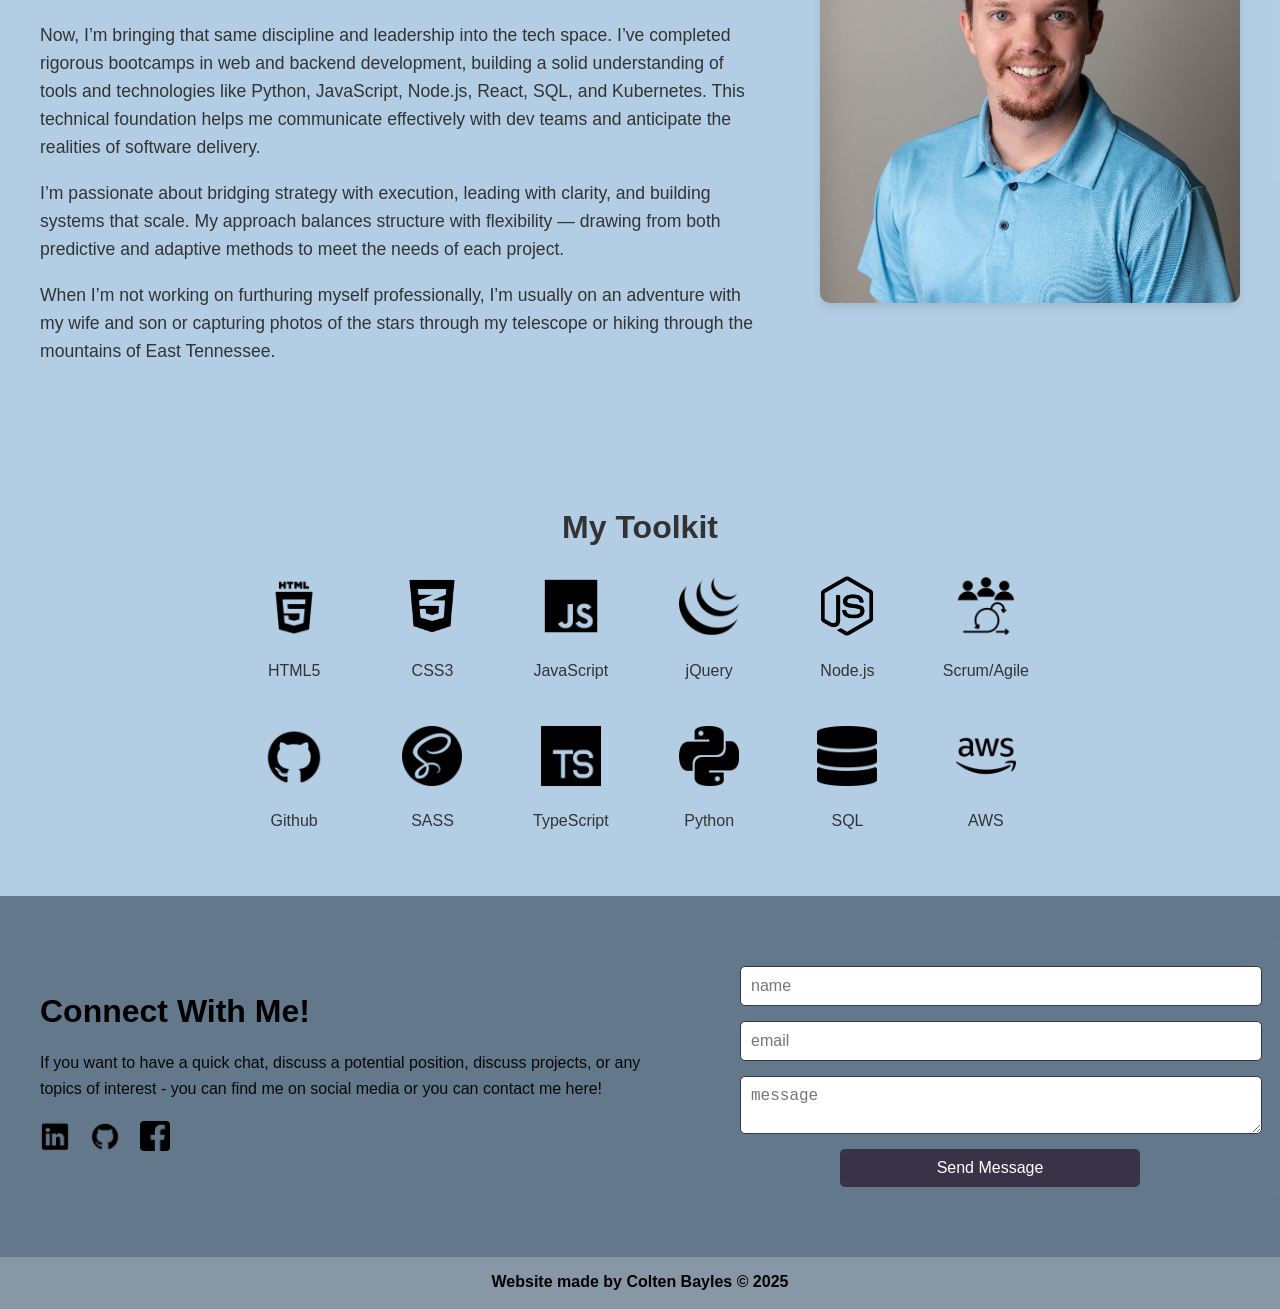
==== commit 7dabc70f: "fixed contact form" ====
--- a/index.html
+++ b/index.html
@@ -146,21 +146,19 @@
                         </a>
                     </div>
                 </div>
-                <!-- Form on the Right -->
-                <form id="contact-form">
-                    <input type="text" name="name" placeholder="name" required>
-                    <input type="email" name="email" placeholder="email" required>
-                    <textarea name="message" placeholder="message" required></textarea>
-                    <button type="submit">Send Message</button>
-                  </form>                  
-            </div>
-        </section>
-    
-    <footer class="site-footer">
+
+<div class="contact-form">
+    <form id="contact-form">
+      <input type="text" name="name" placeholder="name" required>
+      <input type="email" name="email" placeholder="email" required>
+      <textarea name="message" placeholder="message" required></textarea>
+      <button type="submit">Send Message</button>
+    </form>
+  </div>        
+    </main>
+    <footer class="site-footer"></footer>
         <p><b>Website made by Colten Bayles &copy; 2025</b></p>
     </footer>
-          
-    </main>
 <script src="script.js"></script>
 </body>
 </html>
--- a/style.css
+++ b/style.css
@@ -271,9 +271,9 @@
 }
 
 .contact-form {
-  flex-grow: 1;
-  /* max-width: 40%; */
-  margin-left: 20px;
+  flex: 1;
+  min-width: 300px;
+  max-width: 500px;
 }
 
 .contact-form form {
@@ -389,9 +389,9 @@
   background-color: rgba(56, 70, 82, 0.7);
   color: #030303;
   text-align: center;
-  padding: 20px 0;
   font-size: 0.9rem;
   letter-spacing: 0.5px;
+  width: 100%;
 }
 
 .site-footer p {
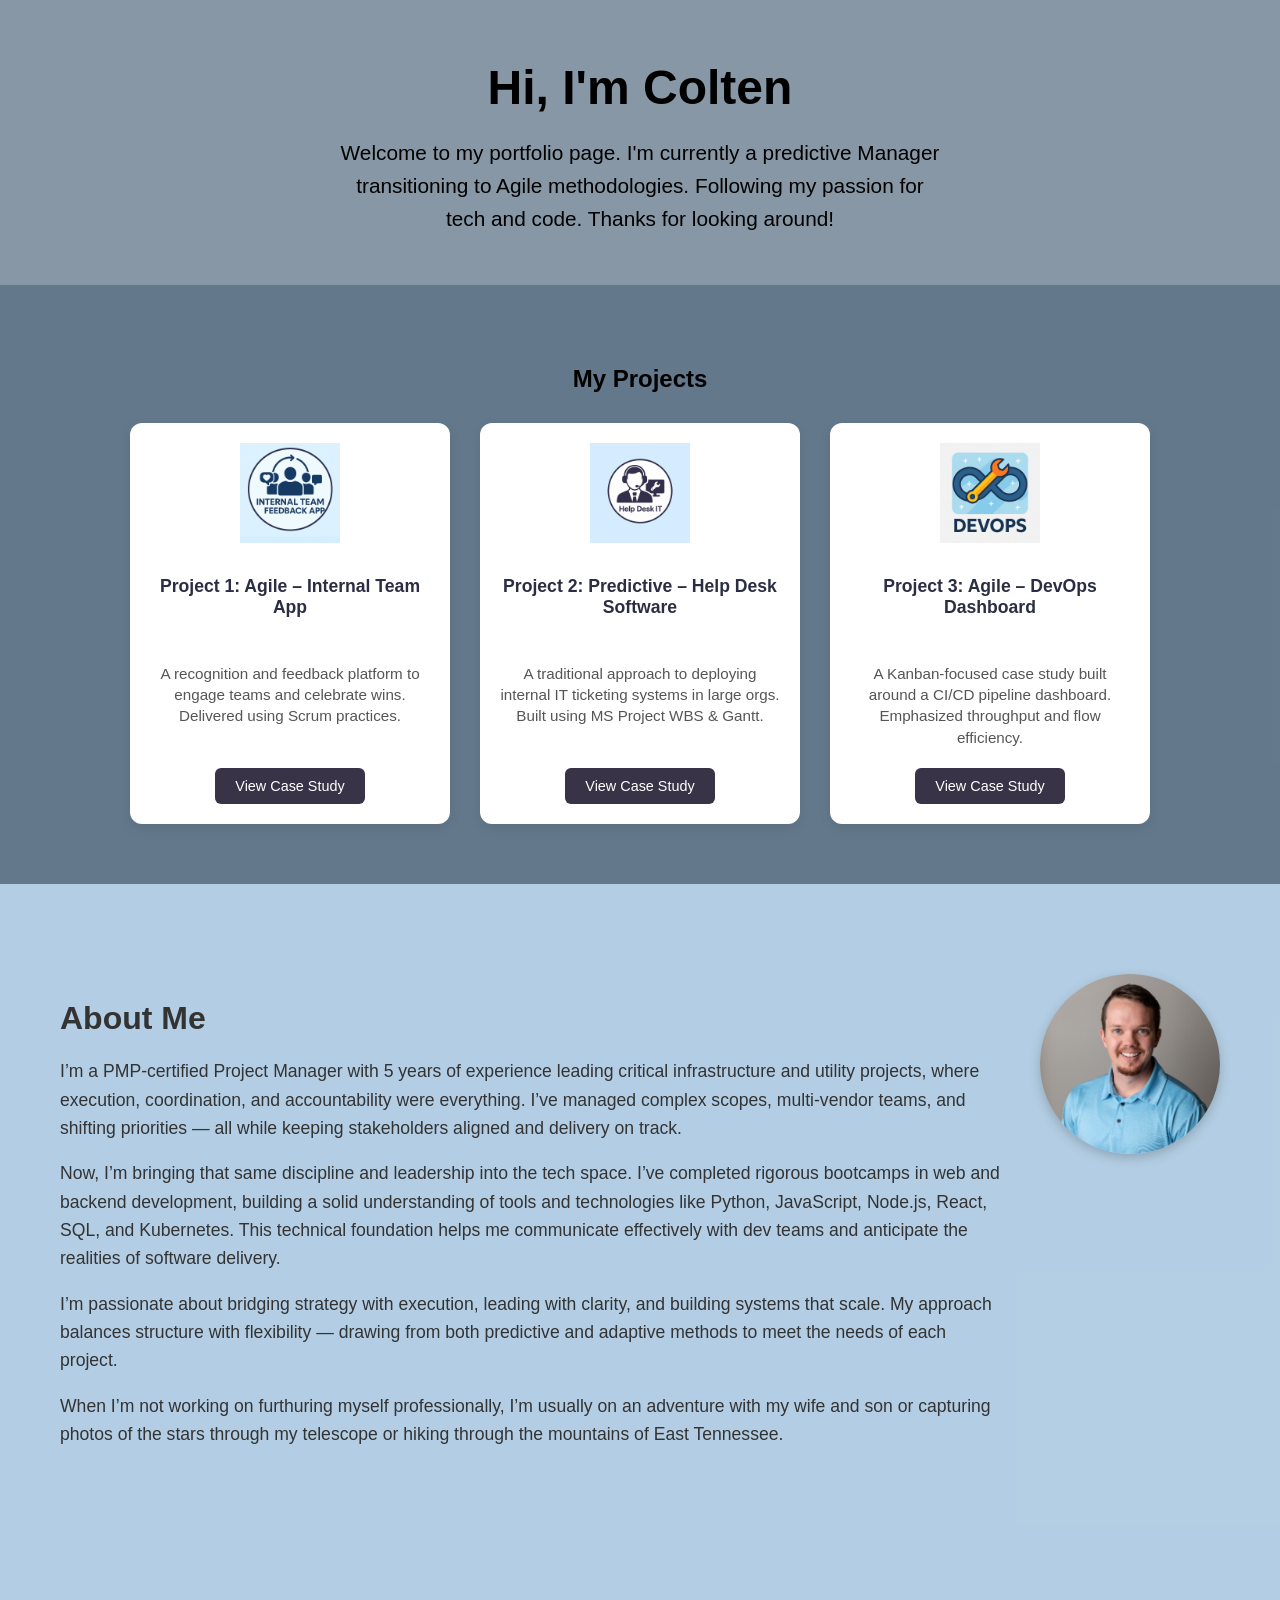
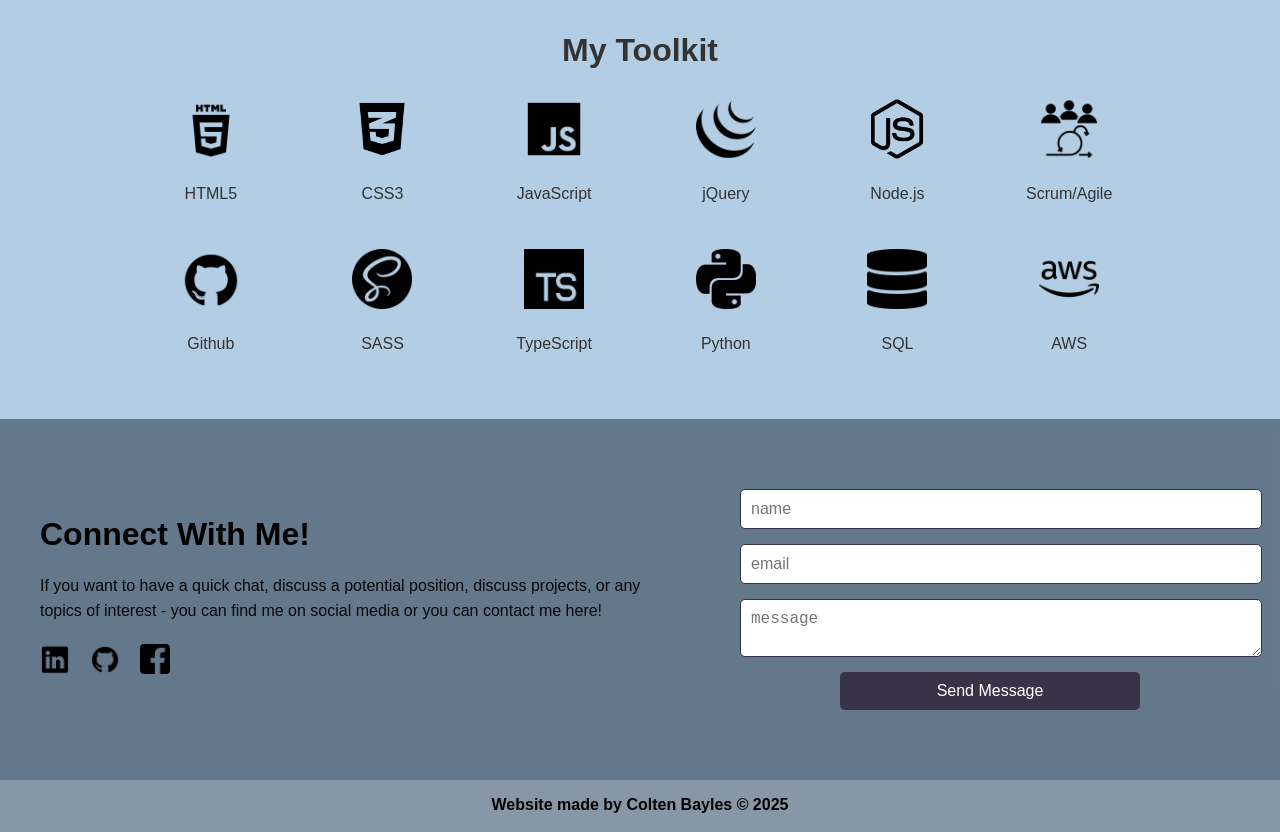
==== commit 19c34f09: "commented out P4 for live" ====
--- a/index.html
+++ b/index.html
@@ -43,12 +43,12 @@
                 <a href="/projects/project3.html" class="btn project-button">View Case Study</a>
               </div>
           
-              <div class="project-card">
+              <!-- <div class="project-card">
                 <img src="static/project4.png" alt="Coming Soon" />
                 <h3 class="project-title">Project 4: Agile – Customer Portal Redesign</h3>
                 <p class="project-description">A Product Owner–focused case study around revamping a B2B customer portal. Includes backlog grooming, user story writing, acceptance criteria, and prioritization using MoSCoW and RICE techniques.</p>
                 <span class="btn disabled project-button">Coming Soon</span>
-              </div>
+              </div> -->
 
             </div>
           </section>                 
--- a/style.css
+++ b/style.css
@@ -1,3 +1,5 @@
+/* -------------------- Desktop / Default Styles -------------------- */
+
 body {
   background-color: rgba(85, 108, 128, 0.7);
   font-family: "Franklin Gothic Medium", "Arial Narrow", Arial, sans-serif;
@@ -139,14 +141,28 @@
 
 .about-container {
   display: flex;
-  align-items: center;
-  justify-content: space-between;
+  align-items: flex-start;
+  justify-content: flex-start;
+  gap: 40px;
+  padding: 40px;
   max-width: 1200px;
   margin: 0 auto;
 }
 
 .about-text {
-  max-width: 60%;
+  flex: 2;
+}
+
+.about-photo {
+  flex-shrink: 0;
+}
+
+.about-photo img {
+  width: 180px;
+  height: 180px;
+  border-radius: 50%;
+  object-fit: cover;
+  box-shadow: 0 4px 12px rgba(0, 0, 0, 0.2);
 }
 
 .about-text h2 {
@@ -161,17 +177,6 @@
   color: #333;
 }
 
-.about-photo {
-  max-width: 35%;
-  padding-left: 20px;
-}
-
-.about-photo img {
-  width: 100%;
-  border-radius: 10px;
-  box-shadow: 0 4px 8px rgba(0, 0, 0, 0.1);
-}
-
 #my-toolkit {
   padding: 50px 20px;
   text-align: center;
@@ -186,9 +191,9 @@
 
 .skills-grid {
   display: grid;
-  grid-template-columns: repeat(auto-fit, minmax(100px, 1fr));
+  grid-template-columns: repeat(auto-fit, minmax(120px, 1fr));
   gap: 30px;
-  max-width: 800px;
+  max-width: 1000px;
   margin: 0 auto;
 }
 
@@ -222,7 +227,6 @@
 
 .contact-container {
   display: flex;
-  /* flex-direction: column; */
   justify-content: space-between;
   align-items: flex-start;
   max-width: 1200px;
@@ -234,9 +238,7 @@
 
 .contact-info {
   flex: 1;
-  /* max-width: 50%; */
   padding-right: 40px;
-  /* margin-bottom: 20px; */
 }
 
 .contact-info h2 {
@@ -254,13 +256,9 @@
 .social-icons {
   display: flex;
   gap: 20px;
-  /* justify-content: center; */
-  /* margin-bottom: 20px; */
 }
 
 .social-icons img {
-  /* display: flex;
-  gap: 15px; */
   width: 30px;
   height: 30px;
   transition: transform 0.3s ease;
@@ -310,31 +308,49 @@
   background-color: #29275b;
 }
 
-/* Mobile Styles */
+.site-footer {
+  background-color: rgba(56, 70, 82, 0.7);
+  color: #030303;
+  text-align: center;
+  font-size: 0.9rem;
+  letter-spacing: 0.5px;
+  width: 100%;
+}
+
+.site-footer p {
+  margin: 0;
+}
+
+/* -------------------- Tablet Styles (≤768px) -------------------- */
 @media screen and (max-width: 768px) {
   body {
     padding: 10px;
     display: block;
   }
 
-  header .intro {
-    margin-top: 20px;
-  }
-
-  .about-contrainer {
+  .about-container {
     flex-direction: column;
     align-items: center;
-  }
-
-  .about-text,
+    text-align: center;
+  }
+
   .about-photo {
-    max-width: 100%;
-    text-align: center;
-    padding: 0;
-  }
-
-  .project-grid {
-    grid-template-columns: 1fr;
+    justify-content: center;
+    margin-top: 20px;
+  }
+
+  .about-photo img {
+    width: 140px;
+    height: 140px;
+  }
+
+  .about-text {
+    width: 100%;
+  }
+
+  .skills-grid {
+    grid-template-columns: repeat(2, 1fr);
+    gap: 20px;
   }
 
   .contact-container {
@@ -343,12 +359,7 @@
   }
 
   .contact-form {
-    margin-left: center;
     margin-bottom: 20px;
-  }
-
-  .skills-grid {
-    grid-template-columns: repeat(2, 1fr);
   }
 
   .social-icons {
@@ -370,10 +381,10 @@
   }
 }
 
-/* For smaller phones... */
+/* -------------------- Mobile Styles (≤480px) -------------------- */
 @media screen and (max-width: 480px) {
   .skills-grid {
-    grid-template-columns: 1fr;
+    grid-template-columns: repeat(2, 1fr);
   }
 
   .contact-container {
@@ -384,16 +395,3 @@
     width: 80%;
   }
 }
-
-.site-footer {
-  background-color: rgba(56, 70, 82, 0.7);
-  color: #030303;
-  text-align: center;
-  font-size: 0.9rem;
-  letter-spacing: 0.5px;
-  width: 100%;
-}
-
-.site-footer p {
-  margin: 0;
-}
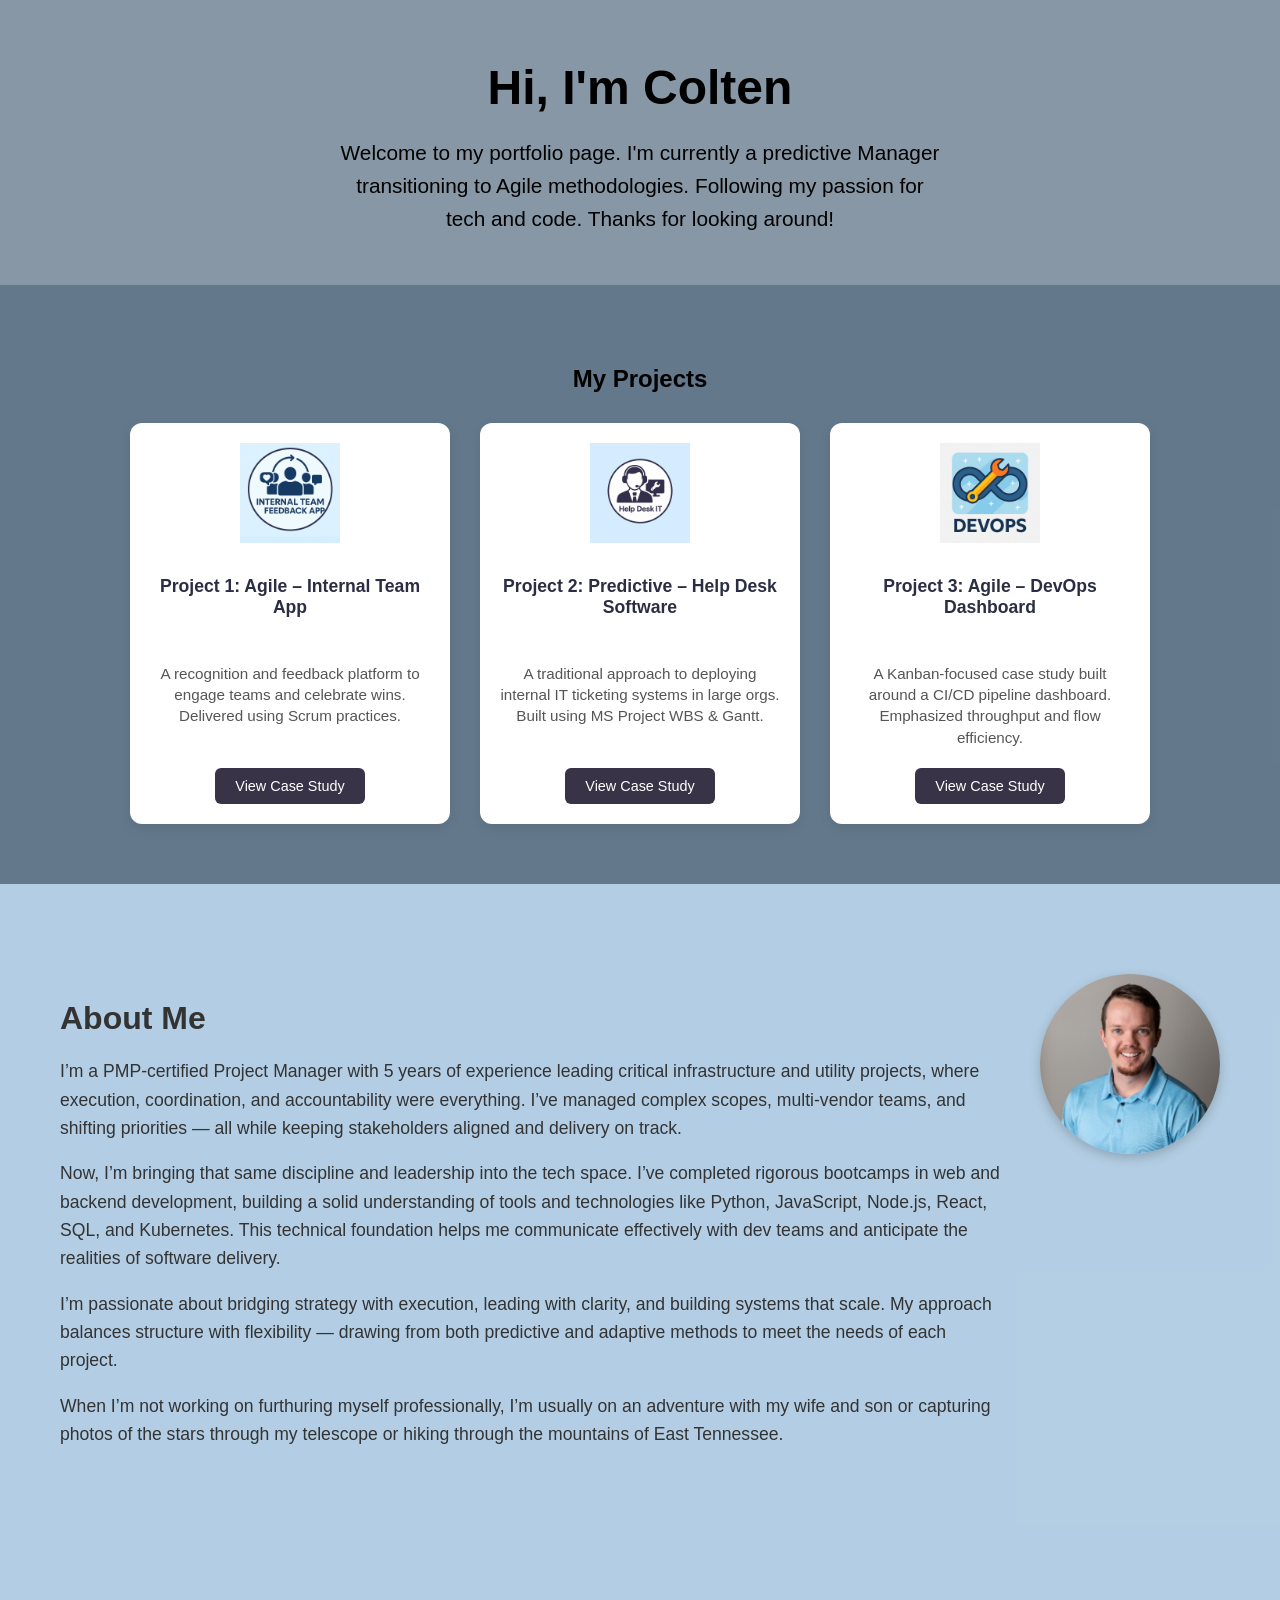
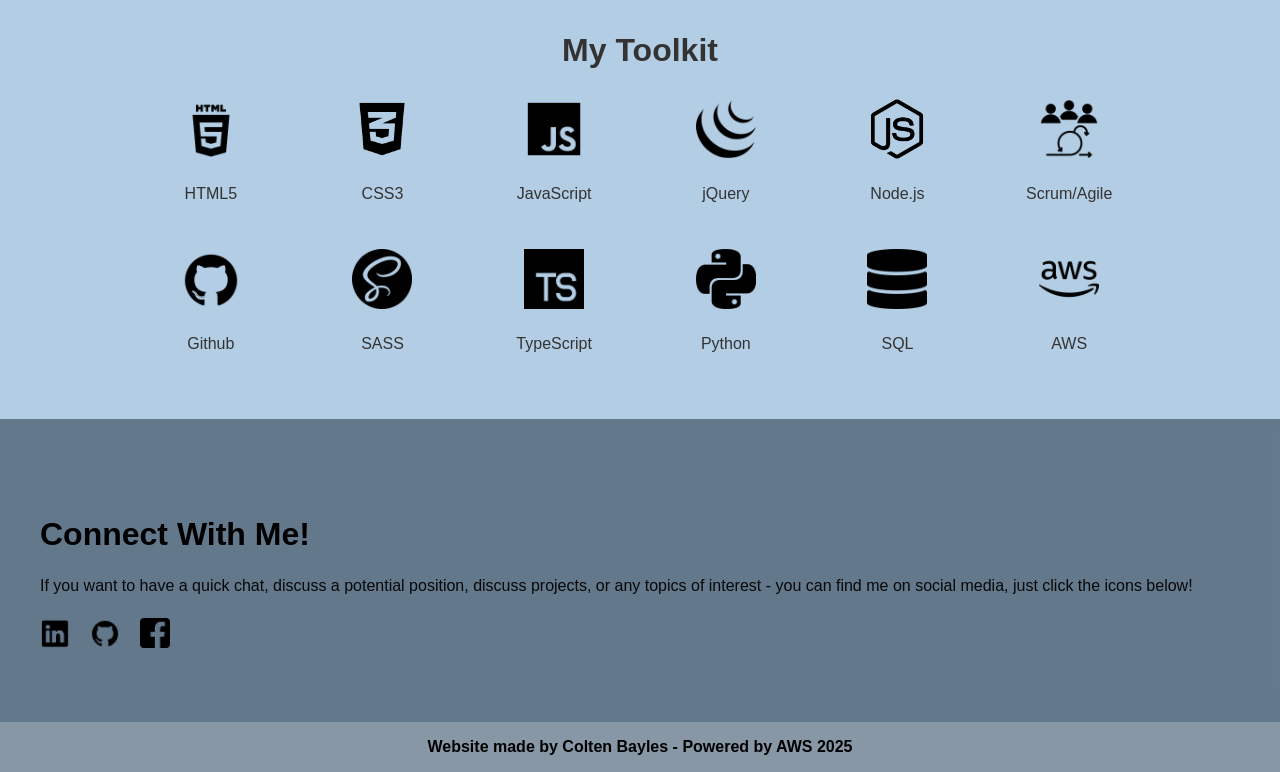
==== commit f7d40de5: "temp removed contact form." ====
--- a/index.html
+++ b/index.html
@@ -133,7 +133,7 @@
                 <div class="contact-info">
                     <h2>Connect With Me!</h2>
                     <p>If you want to have a quick chat, discuss a potential position, discuss projects, or any topics of interest - 
-                    you can find me on social media or you can contact me here!</p>
+                    you can find me on social media, just click the icons below!</p>
                     <div class="social-icons">
                         <a href="https://www.linkedin.com/in/colten-bayles001/" target="_blank">
                             <img src="static/linkedin.png" alt="LinkedIn">
@@ -147,17 +147,17 @@
                     </div>
                 </div>
 
-<div class="contact-form">
+<!-- <div class="contact-form">
     <form id="contact-form">
       <input type="text" name="name" placeholder="name" required>
       <input type="email" name="email" placeholder="email" required>
       <textarea name="message" placeholder="message" required></textarea>
       <button type="submit">Send Message</button>
     </form>
-  </div>        
+  </div>         -->
     </main>
     <footer class="site-footer"></footer>
-        <p><b>Website made by Colten Bayles &copy; 2025</b></p>
+        <p><b>Website made by Colten Bayles - Powered by AWS 2025</b></p>
     </footer>
 <script src="script.js"></script>
 </body>
